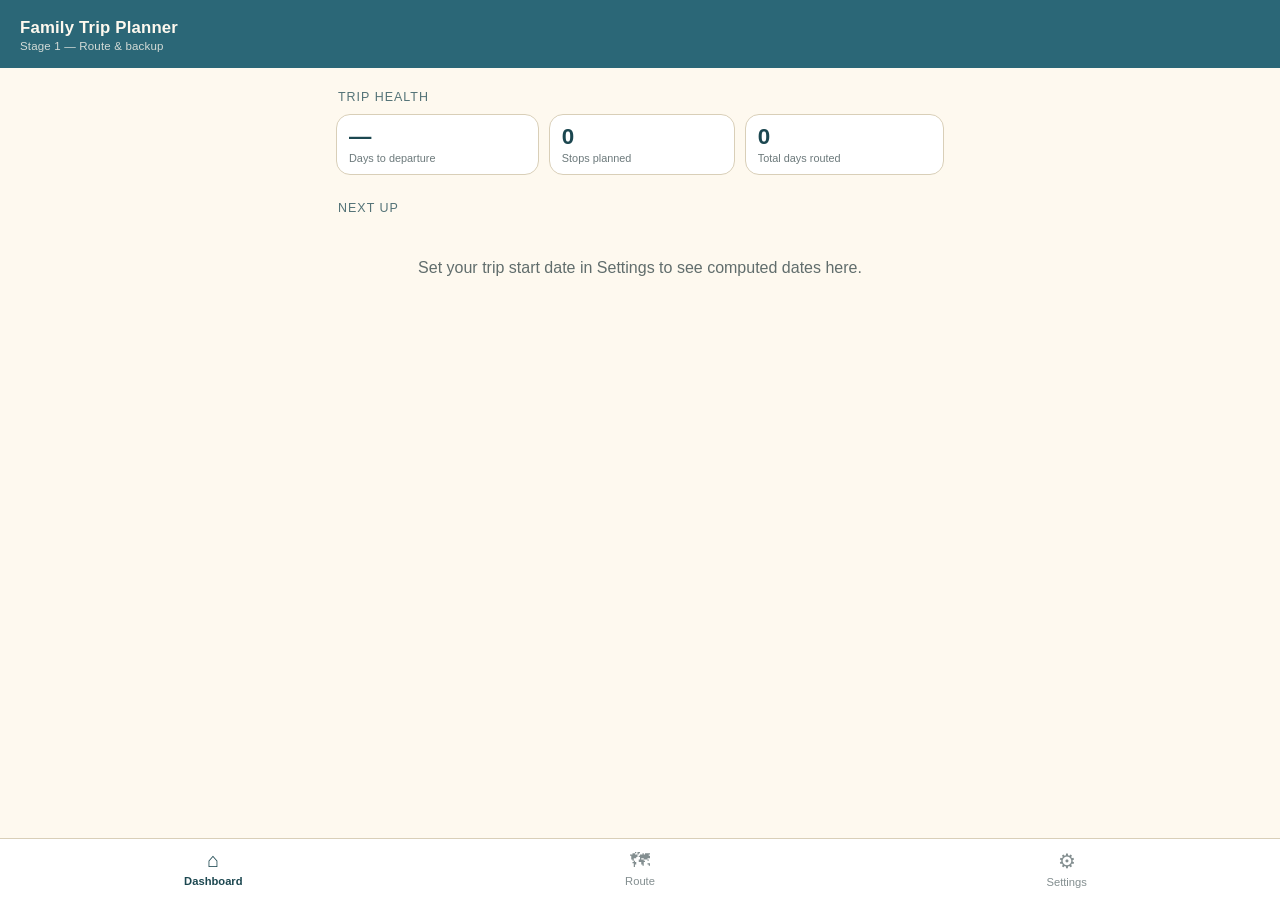
==== index.html @ 18884be0 "Add files via upload" ====
<!DOCTYPE html>
<html lang="en">
<head>
<meta charset="UTF-8" />
<meta name="viewport" content="width=device-width, initial-scale=1, viewport-fit=cover" />
<title>Family Trip Planner</title>
<link rel="manifest" href="./manifest.json" />
<meta name="theme-color" content="#2b6777" />
<link rel="apple-touch-icon" href="./icon-192.png" />
<link rel="stylesheet" href="./style.css" />
</head>
<body>

<header class="topbar">
  <div class="brand">Family Trip Planner<small>Stage 1 — Route &amp; backup</small></div>
</header>

<main id="main"></main>

<div class="toast" id="toast"></div>

<nav class="bottom-nav">
  <button data-view="dashboard" class="active">
    <span class="glyph">⌂</span><span>Dashboard</span>
  </button>
  <button data-view="route">
    <span class="glyph">🗺</span><span>Route</span>
  </button>
  <button data-view="settings">
    <span class="glyph">⚙</span><span>Settings</span>
  </button>
</nav>

<script src="./app.js"></script>
</body>
</html>
---- style.css ----
:root {
  --ink: #1f3336;
  --paper: #fef9ef;
  --teal: #2b6777;
  --teal-dark: #1c4750;
  --sage: #52ab98;
  --sand: #e8ddc7;
  --amber: #c98a3e;
  --red: #b8503f;
  --line: #d9cfb8;
  --radius: 14px;
}

* { box-sizing: border-box; }

html, body {
  margin: 0;
  padding: 0;
  background: var(--paper);
  color: var(--ink);
  font-family: -apple-system, BlinkMacSystemFont, "Segoe UI", Roboto, sans-serif;
  -webkit-tap-highlight-color: transparent;
}

body {
  padding-bottom: 76px; /* room for bottom nav */
  min-height: 100vh;
}

header.topbar {
  position: sticky;
  top: 0;
  z-index: 5;
  background: var(--teal);
  color: var(--paper);
  padding: 18px 20px 16px;
  display: flex;
  align-items: baseline;
  justify-content: space-between;
}

header.topbar .brand {
  font-size: 1.05rem;
  font-weight: 700;
  letter-spacing: 0.01em;
}

header.topbar .brand small {
  display: block;
  font-weight: 400;
  font-size: 0.72rem;
  opacity: 0.8;
  margin-top: 2px;
}

main {
  padding: 18px 16px 8px;
  max-width: 640px;
  margin: 0 auto;
}

.section-title {
  font-size: 0.78rem;
  text-transform: uppercase;
  letter-spacing: 0.08em;
  color: var(--teal-dark);
  opacity: 0.75;
  margin: 22px 2px 10px;
}

.section-title:first-child { margin-top: 4px; }

.card {
  background: #fff;
  border: 1px solid var(--line);
  border-radius: var(--radius);
  padding: 14px 16px;
  margin-bottom: 10px;
}

.stat-row {
  display: flex;
  gap: 10px;
  overflow-x: auto;
  padding-bottom: 4px;
}

.stat-chip {
  flex: 1 0 auto;
  min-width: 96px;
  background: #fff;
  border: 1px solid var(--line);
  border-radius: var(--radius);
  padding: 10px 12px;
  text-align: left;
}

.stat-chip .num {
  font-size: 1.4rem;
  font-weight: 700;
  color: var(--teal-dark);
  line-height: 1.1;
}

.stat-chip .label {
  font-size: 0.68rem;
  color: var(--ink);
  opacity: 0.65;
  margin-top: 2px;
}

.stat-chip.warn .num { color: var(--amber); }
.stat-chip.danger .num { color: var(--red); }

.stop-card {
  display: flex;
  align-items: center;
  gap: 10px;
}

.stop-card .stop-main { flex: 1; min-width: 0; }

.stop-card .country {
  font-weight: 700;
  font-size: 1rem;
}

.stop-card .dates {
  font-size: 0.8rem;
  color: var(--ink);
  opacity: 0.65;
  margin-top: 2px;
}

.stop-card .reorder-btns {
  display: flex;
  flex-direction: column;
  gap: 2px;
}

.icon-btn {
  border: none;
  background: var(--sand);
  color: var(--teal-dark);
  border-radius: 8px;
  width: 30px;
  height: 26px;
  font-size: 0.85rem;
  line-height: 1;
  cursor: pointer;
}

.icon-btn:active { background: var(--sage); color: #fff; }

.stop-card .actions {
  display: flex;
  gap: 6px;
}

.btn {
  display: inline-block;
  border: none;
  border-radius: 10px;
  padding: 10px 14px;
  font-size: 0.88rem;
  font-weight: 600;
  cursor: pointer;
}

.btn-primary { background: var(--teal); color: #fff; }
.btn-secondary { background: var(--sand); color: var(--teal-dark); }
.btn-danger { background: #f4e2dd; color: var(--red); }
.btn-block { width: 100%; }

.btn:active { opacity: 0.85; }

.empty-state {
  text-align: center;
  padding: 34px 16px;
  color: var(--ink);
  opacity: 0.7;
}

.empty-state .btn { margin-top: 14px; }

form.inline-form {
  background: #fff;
  border: 1px solid var(--line);
  border-radius: var(--radius);
  padding: 14px 16px;
  margin-bottom: 14px;
}

form.inline-form label {
  display: block;
  font-size: 0.75rem;
  opacity: 0.7;
  margin: 10px 0 4px;
}

form.inline-form label:first-of-type { margin-top: 0; }

input, select {
  width: 100%;
  padding: 10px 12px;
  border: 1px solid var(--line);
  border-radius: 10px;
  font-size: 0.95rem;
  background: var(--paper);
  color: var(--ink);
}

.form-row { display: flex; gap: 8px; }
.form-row > * { flex: 1; }

.form-actions {
  display: flex;
  gap: 8px;
  margin-top: 14px;
}

nav.bottom-nav {
  position: fixed;
  bottom: 0;
  left: 0;
  right: 0;
  display: flex;
  background: #fff;
  border-top: 1px solid var(--line);
  z-index: 5;
}

nav.bottom-nav button {
  flex: 1;
  border: none;
  background: none;
  padding: 10px 4px 12px;
  font-size: 0.7rem;
  color: var(--ink);
  opacity: 0.55;
  display: flex;
  flex-direction: column;
  align-items: center;
  gap: 3px;
  cursor: pointer;
}

nav.bottom-nav button .glyph { font-size: 1.25rem; }

nav.bottom-nav button.active {
  opacity: 1;
  color: var(--teal-dark);
  font-weight: 700;
}

.settings-block {
  background: #fff;
  border: 1px solid var(--line);
  border-radius: var(--radius);
  padding: 14px 16px;
  margin-bottom: 14px;
}

.settings-block h3 {
  margin: 0 0 6px;
  font-size: 0.92rem;
}

.settings-block p.hint {
  font-size: 0.78rem;
  opacity: 0.65;
  margin: 4px 0 12px;
}

.toast {
  position: fixed;
  bottom: 84px;
  left: 50%;
  transform: translateX(-50%);
  background: var(--teal-dark);
  color: #fff;
  padding: 10px 18px;
  border-radius: 999px;
  font-size: 0.85rem;
  opacity: 0;
  pointer-events: none;
  transition: opacity 0.2s ease;
  z-index: 20;
  white-space: nowrap;
}

.toast.show { opacity: 1; }

.hidden { display: none !important; }
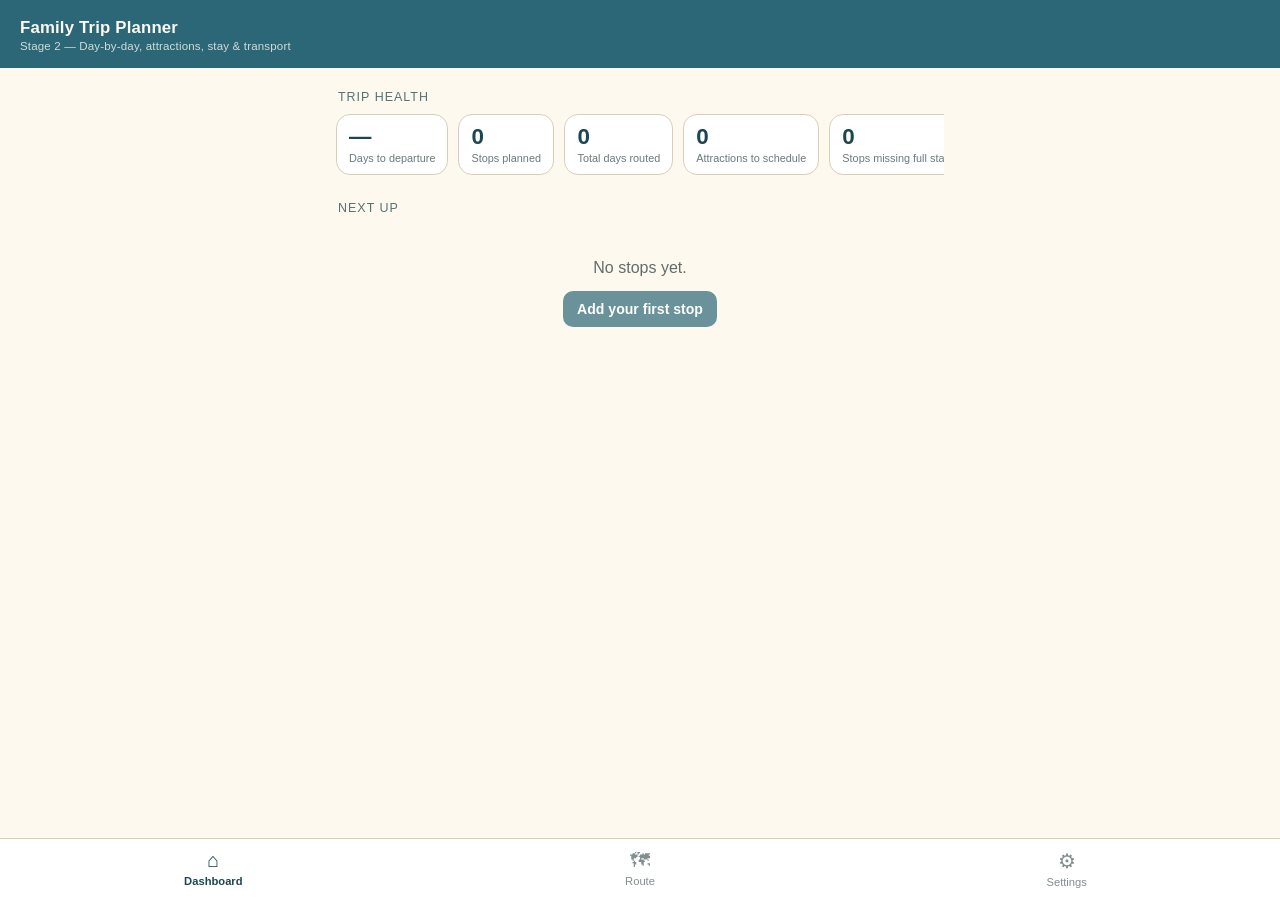
==== commit 611d253e: "Add files via upload" ====
--- a/index.html
+++ b/index.html
@@ -12,7 +12,7 @@
 <body>
 
 <header class="topbar">
-  <div class="brand">Family Trip Planner<small>Stage 1 — Route &amp; backup</small></div>
+  <div class="brand">Family Trip Planner<small>Stage 2 — Day-by-day, attractions, stay &amp; transport</small></div>
 </header>
 
 <main id="main"></main>
--- a/style.css
+++ b/style.css
@@ -292,3 +292,139 @@
 .toast.show { opacity: 1; }
 
 .hidden { display: none !important; }
+
+/* ---- Stage 2 additions ---- */
+
+.stop-card { cursor: pointer; }
+.stop-main .country { display: flex; align-items: center; gap: 6px; }
+.chevron { color: var(--teal); opacity: 0.5; font-size: 1.2rem; padding-left: 6px; }
+
+.btn-back {
+  border: none;
+  background: none;
+  color: var(--teal-dark);
+  font-weight: 600;
+  font-size: 0.9rem;
+  padding: 4px 0 10px;
+  cursor: pointer;
+}
+
+.stop-header { margin-bottom: 12px; }
+.stop-header .country { font-size: 1.3rem; font-weight: 700; }
+.stop-header .dates { font-size: 0.85rem; opacity: 0.65; margin-top: 2px; }
+.map-link {
+  display: inline-block;
+  font-size: 0.8rem;
+  color: var(--teal);
+  margin-top: 4px;
+  text-decoration: none;
+  border-bottom: 1px dashed var(--teal);
+}
+
+.stop-tabs {
+  display: flex;
+  overflow-x: auto;
+  gap: 6px;
+  margin-bottom: 14px;
+  padding-bottom: 4px;
+}
+
+.stop-tab {
+  flex: 0 0 auto;
+  border: 1px solid var(--line);
+  background: #fff;
+  color: var(--ink);
+  opacity: 0.7;
+  border-radius: 999px;
+  padding: 7px 14px;
+  font-size: 0.82rem;
+  cursor: pointer;
+  white-space: nowrap;
+}
+
+.stop-tab.active {
+  background: var(--teal);
+  border-color: var(--teal);
+  color: #fff;
+  opacity: 1;
+  font-weight: 600;
+}
+
+.day-card { display: block; }
+.day-card-head {
+  display: flex;
+  justify-content: space-between;
+  align-items: flex-start;
+  gap: 10px;
+  margin-bottom: 8px;
+}
+.day-num { font-weight: 700; font-size: 0.95rem; }
+.day-card select.day-type-select {
+  width: auto;
+  max-width: 170px;
+  font-size: 0.78rem;
+  padding: 6px 8px;
+}
+.day-accom {
+  font-size: 0.82rem;
+  color: var(--teal-dark);
+  margin-bottom: 8px;
+}
+.hint-inline { opacity: 0.55; font-size: 0.82rem; }
+.hint { font-size: 0.8rem; opacity: 0.65; margin: 4px 0; }
+
+.day-activities {
+  display: flex;
+  flex-wrap: wrap;
+  gap: 6px;
+  margin-bottom: 8px;
+}
+
+.activity-chip {
+  background: var(--sand);
+  color: var(--teal-dark);
+  border-radius: 999px;
+  padding: 5px 10px;
+  font-size: 0.78rem;
+  display: flex;
+  align-items: center;
+  gap: 6px;
+}
+
+.chip-x {
+  border: none;
+  background: none;
+  color: var(--teal-dark);
+  opacity: 0.6;
+  cursor: pointer;
+  font-size: 0.8rem;
+  padding: 0;
+}
+
+.picker-box {
+  background: var(--paper);
+  border: 1px dashed var(--line);
+  border-radius: 10px;
+  padding: 10px;
+  margin-top: 8px;
+}
+.picker-box label { font-size: 0.72rem; opacity: 0.65; margin: 8px 0 4px; display: block; }
+.picker-box label:first-child { margin-top: 0; }
+.picker-box select { margin-bottom: 8px; }
+
+.attr-card, .stay-card { display: flex; align-items: flex-start; justify-content: space-between; gap: 10px; }
+.attr-main { flex: 1; min-width: 0; }
+.attr-name { font-weight: 700; font-size: 0.95rem; }
+.attr-status { font-size: 0.78rem; opacity: 0.6; margin-top: 2px; }
+
+textarea {
+  width: 100%;
+  padding: 10px 12px;
+  border: 1px solid var(--line);
+  border-radius: 10px;
+  font-size: 0.88rem;
+  background: var(--paper);
+  color: var(--ink);
+  font-family: inherit;
+  resize: vertical;
+}
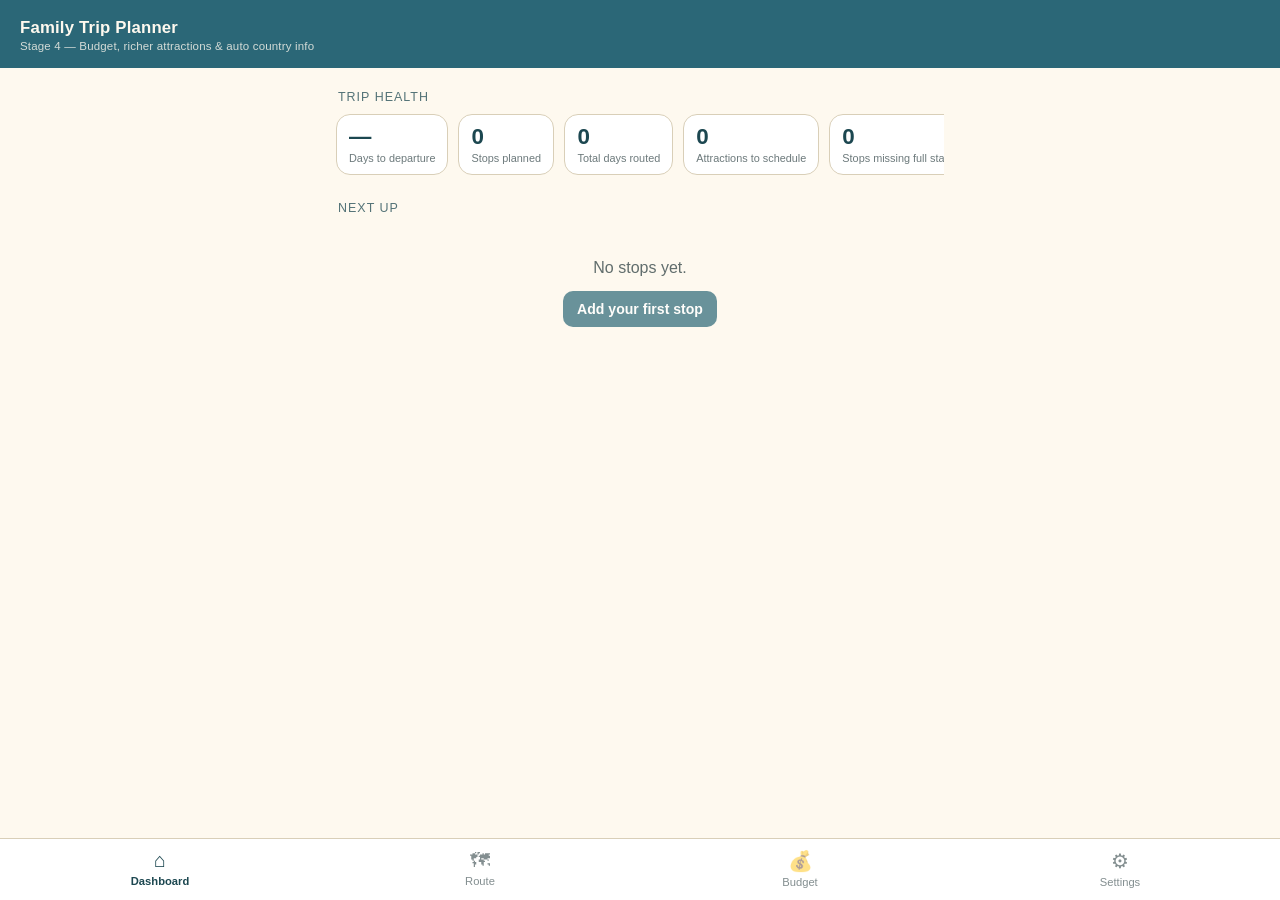
==== commit 0bfd1d02: "Add files via upload" ====
--- a/index.html
+++ b/index.html
@@ -12,7 +12,7 @@
 <body>
 
 <header class="topbar">
-  <div class="brand">Family Trip Planner<small>Stage 2 — Day-by-day, attractions, stay &amp; transport</small></div>
+  <div class="brand">Family Trip Planner<small>Stage 4 — Budget, richer attractions &amp; auto country info</small></div>
 </header>
 
 <main id="main"></main>
@@ -26,11 +26,16 @@
   <button data-view="route">
     <span class="glyph">🗺</span><span>Route</span>
   </button>
+  <button data-view="budget">
+    <span class="glyph">💰</span><span>Budget</span>
+  </button>
   <button data-view="settings">
     <span class="glyph">⚙</span><span>Settings</span>
   </button>
 </nav>
 
+<script src="./country-data.js"></script>
+<script src="./hebcal-bundle.js"></script>
 <script src="./app.js"></script>
 </body>
 </html>
--- a/style.css
+++ b/style.css
@@ -428,3 +428,109 @@
   font-family: inherit;
   resize: vertical;
 }
+
+/* ---- Stage 3: Shabbat / holiday calendar ---- */
+
+.day-restricted {
+  border-left: 4px solid var(--teal);
+  background: #f4faf9;
+}
+
+.cal-badges {
+  display: flex;
+  flex-wrap: wrap;
+  gap: 6px;
+  margin-bottom: 8px;
+}
+
+.cal-badge {
+  font-size: 0.72rem;
+  border-radius: 999px;
+  padding: 4px 10px;
+  font-weight: 600;
+}
+
+.cal-badge.shabbat {
+  background: #dcecea;
+  color: var(--teal-dark);
+}
+
+.cal-badge.chag {
+  background: #f4e2dd;
+  color: var(--red);
+}
+
+.cal-warning {
+  font-size: 0.78rem;
+  color: var(--red);
+  font-weight: 600;
+  margin: 4px 0;
+}
+
+/* ---- Stage 4: budget + richer attractions ---- */
+
+.attr-meta {
+  display: flex;
+  flex-wrap: wrap;
+  gap: 8px;
+  align-items: center;
+  margin: 4px 0;
+}
+
+.attr-tag {
+  font-size: 0.7rem;
+  background: var(--sand);
+  color: var(--teal-dark);
+  border-radius: 999px;
+  padding: 3px 9px;
+  font-weight: 600;
+}
+
+.budget-bar-track {
+  width: 100%;
+  height: 12px;
+  background: var(--sand);
+  border-radius: 999px;
+  overflow: hidden;
+}
+
+.budget-bar-fill {
+  height: 100%;
+  background: var(--sage);
+  border-radius: 999px;
+}
+
+.budget-bar-fill.over { background: var(--red); }
+
+.cat-row {
+  display: flex;
+  align-items: center;
+  gap: 10px;
+  padding: 6px 0;
+}
+
+.cat-label {
+  flex: 0 0 110px;
+  font-size: 0.8rem;
+}
+
+.cat-bar-track {
+  flex: 1;
+  height: 8px;
+  background: var(--sand);
+  border-radius: 999px;
+  overflow: hidden;
+}
+
+.cat-bar-fill {
+  height: 100%;
+  background: var(--teal);
+  border-radius: 999px;
+}
+
+.cat-amount {
+  flex: 0 0 60px;
+  text-align: right;
+  font-size: 0.8rem;
+  font-weight: 600;
+}
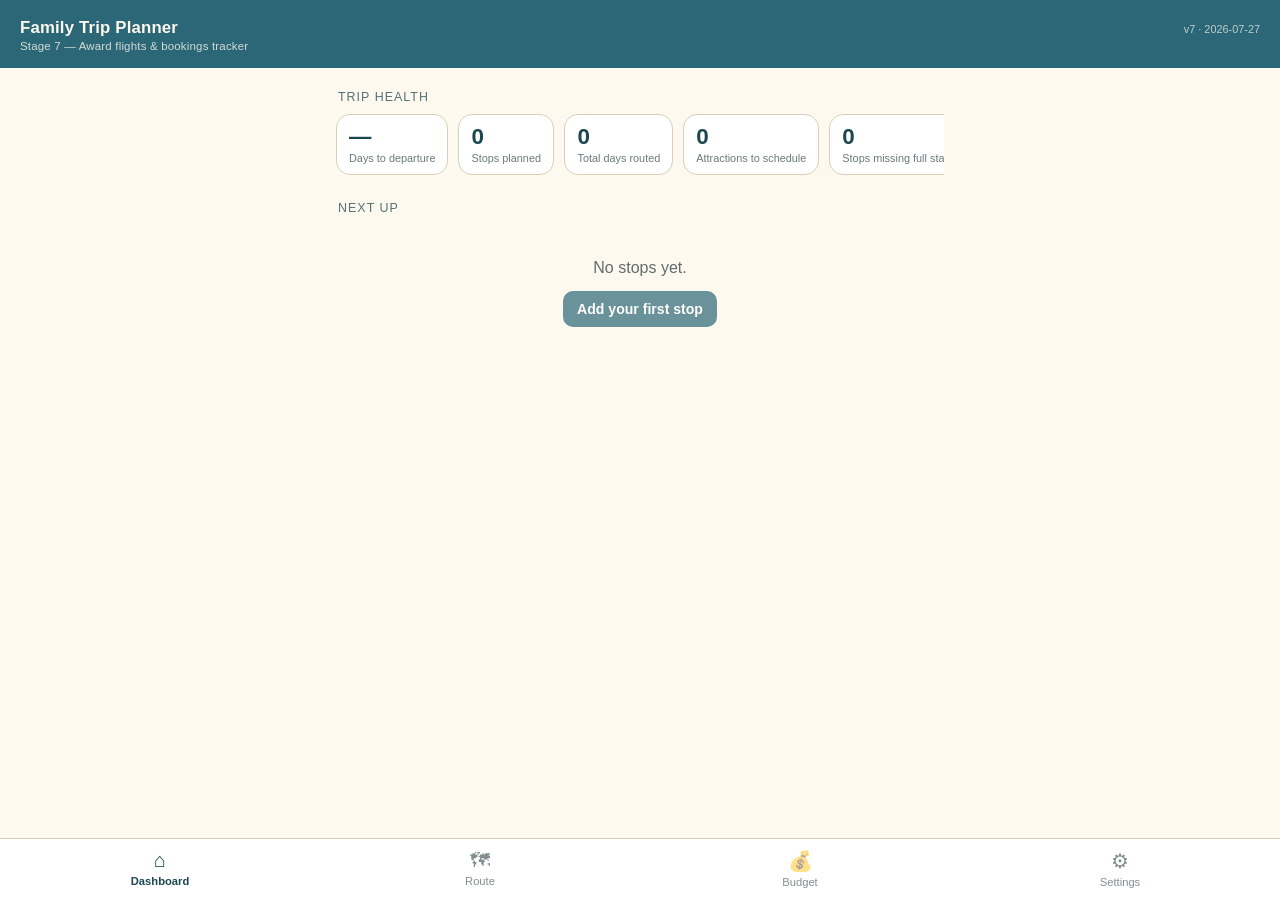
==== commit 9761f138: "Add files via upload" ====
--- a/index.html
+++ b/index.html
@@ -12,7 +12,8 @@
 <body>
 
 <header class="topbar">
-  <div class="brand">Family Trip Planner<small>Stage 4 — Budget, richer attractions &amp; auto country info</small></div>
+  <div class="brand">Family Trip Planner<small>Stage 7 — Award flights &amp; bookings tracker</small></div>
+  <div class="version-badge" id="version-badge"></div>
 </header>
 
 <main id="main"></main>
--- a/style.css
+++ b/style.css
@@ -53,6 +53,13 @@
   margin-top: 2px;
 }
 
+.version-badge {
+  font-size: 0.68rem;
+  opacity: 0.7;
+  white-space: nowrap;
+  padding-left: 8px;
+}
+
 main {
   padding: 18px 16px 8px;
   max-width: 640px;
@@ -534,3 +541,88 @@
   font-size: 0.8rem;
   font-weight: 600;
 }
+
+/* ---- Stage 5: hour-by-hour schedule, live maps, geocoding ---- */
+
+.btn-expand-toggle {
+  border: none;
+  background: none;
+  color: var(--teal);
+  font-size: 0.8rem;
+  font-weight: 600;
+  padding: 8px 0 2px;
+  cursor: pointer;
+  display: block;
+}
+
+.day-schedule {
+  margin-top: 6px;
+  padding-top: 8px;
+  border-top: 1px dashed var(--line);
+}
+
+.sched-row {
+  display: flex;
+  align-items: center;
+  gap: 8px;
+  padding: 6px 0;
+  border-bottom: 1px solid #f0ece0;
+  font-size: 0.82rem;
+}
+
+.sched-time {
+  flex: 0 0 92px;
+  font-weight: 700;
+  color: var(--teal-dark);
+}
+
+.sched-label { flex: 1; min-width: 0; }
+
+.sched-type {
+  background: var(--sand);
+  border-radius: 6px;
+  padding: 1px 6px;
+  font-size: 0.72rem;
+  font-weight: 600;
+  color: var(--teal-dark);
+}
+
+.loc-row {
+  display: flex;
+  align-items: center;
+  gap: 6px;
+  flex-wrap: wrap;
+}
+
+.geo-badge {
+  font-size: 0.68rem;
+  color: var(--sage);
+  font-weight: 600;
+}
+
+/* ---- Stage 7: award flights & bookings ---- */
+
+.deadline-badge {
+  font-size: 0.72rem;
+  background: var(--sand);
+  color: var(--teal-dark);
+  border-radius: 999px;
+  padding: 3px 9px;
+  font-weight: 600;
+}
+
+.deadline-badge.soon {
+  background: #fdecc8;
+  color: var(--amber);
+}
+
+.deadline-badge.expired {
+  background: #f4e2dd;
+  color: var(--red);
+}
+
+.attr-tag.status-researching { background: var(--sand); color: var(--teal-dark); }
+.attr-tag.status-shortlisted { background: #dcecea; color: var(--teal-dark); }
+.attr-tag.status-pending-decision { background: #fdecc8; color: var(--amber); }
+.attr-tag.status-booked { background: #d9efe4; color: var(--sage); }
+.attr-tag.status-cancelled { background: #f4e2dd; color: var(--red); }
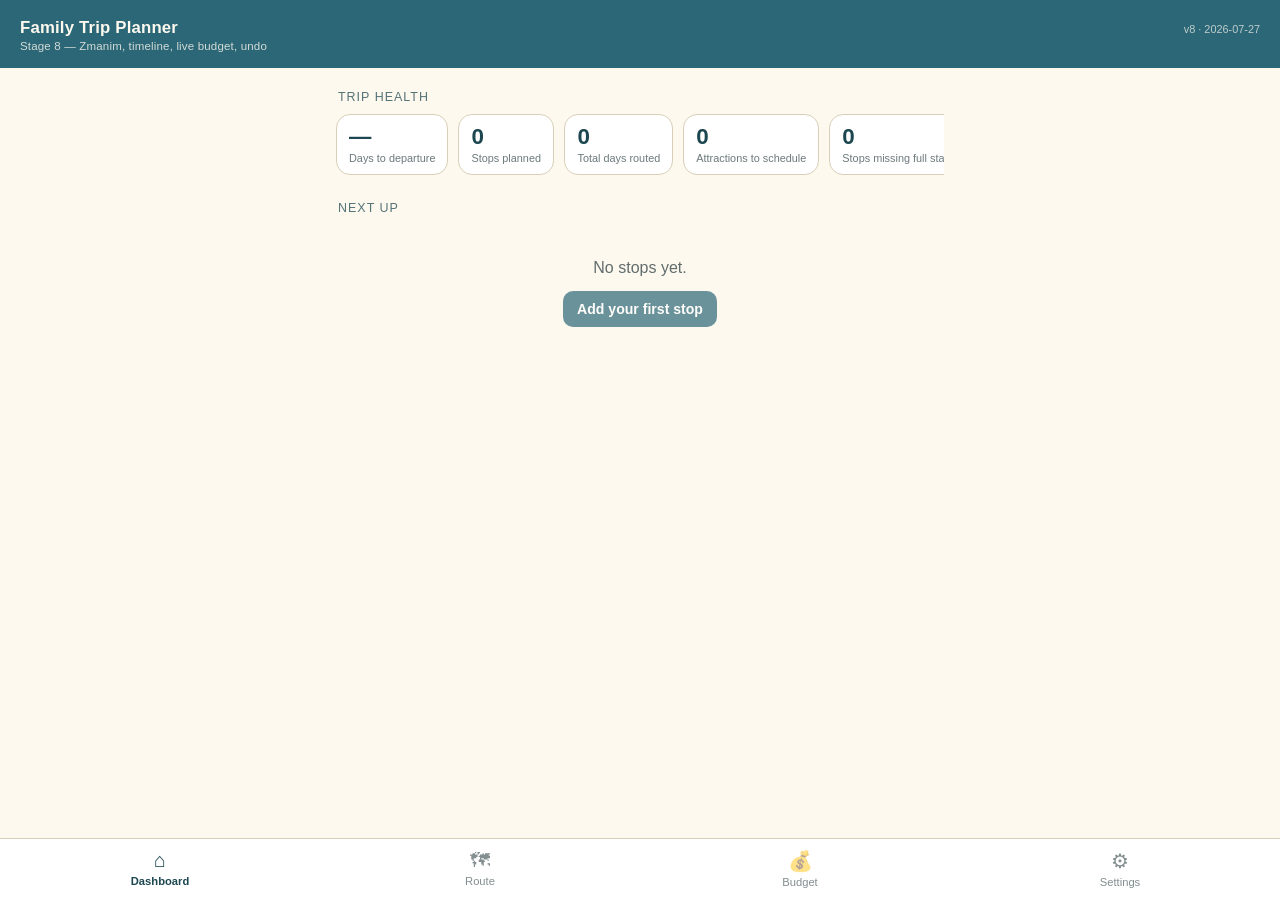
==== commit e0a7bd30: "Add files via upload" ====
--- a/index.html
+++ b/index.html
@@ -12,7 +12,7 @@
 <body>
 
 <header class="topbar">
-  <div class="brand">Family Trip Planner<small>Stage 7 — Award flights &amp; bookings tracker</small></div>
+  <div class="brand">Family Trip Planner<small>Stage 8 — Zmanim, timeline, live budget, undo</small></div>
   <div class="version-badge" id="version-badge"></div>
 </header>
 
--- a/style.css
+++ b/style.css
@@ -626,3 +626,179 @@
 .attr-tag.status-pending-decision { background: #fdecc8; color: var(--amber); }
 .attr-tag.status-booked { background: #d9efe4; color: var(--sage); }
 .attr-tag.status-cancelled { background: #f4e2dd; color: var(--red); }
+
+/* ================= Stage 8: timeline, zmanim, conflicts, cost ================= */
+
+/* --- Exact Shabbat / chag times --- */
+.zmanim-panel {
+  background: #eef6f5;
+  border: 1px solid #cfe3df;
+  border-radius: 10px;
+  padding: 10px 12px;
+  margin-bottom: 10px;
+}
+.zman-chag {
+  font-weight: 700;
+  font-size: 0.85rem;
+  color: var(--red);
+  margin-bottom: 6px;
+}
+.zman-row {
+  display: flex;
+  justify-content: space-between;
+  align-items: baseline;
+  font-size: 0.84rem;
+  padding: 2px 0;
+}
+.zman-label { color: var(--teal-dark); }
+.zman-time { font-weight: 700; font-variant-numeric: tabular-nums; }
+.zman-method {
+  font-size: 0.68rem;
+  opacity: 0.6;
+  margin-top: 6px;
+  line-height: 1.35;
+}
+
+/* --- Persistent conflicts --- */
+.conflict-list { margin-bottom: 10px; }
+.conflict-item {
+  font-size: 0.78rem;
+  border-radius: 8px;
+  padding: 6px 9px;
+  margin-bottom: 4px;
+  line-height: 1.35;
+}
+.conflict-item.high { background: #f8e5e0; color: var(--red); font-weight: 600; }
+.conflict-item.info { background: #fdf3dd; color: var(--amber); }
+
+/* --- Visual timeline --- */
+.view-toggle { display: flex; gap: 6px; margin-bottom: 10px; }
+.view-toggle-btn {
+  border: 1px solid var(--line);
+  background: #fff;
+  border-radius: 999px;
+  padding: 5px 12px;
+  font-size: 0.76rem;
+  cursor: pointer;
+  color: var(--ink);
+  opacity: 0.65;
+}
+.view-toggle-btn.active {
+  background: var(--teal); border-color: var(--teal); color: #fff; opacity: 1; font-weight: 600;
+}
+
+.timeline {
+  position: relative;
+  margin: 6px 0 4px 52px;
+  border-left: 2px solid var(--line);
+}
+.tl-gridline {
+  position: absolute; left: 0; right: 0;
+  border-top: 1px dashed #e6dfcd;
+}
+.tl-hour {
+  position: absolute; left: -52px; top: -8px;
+  font-size: 0.66rem; opacity: 0.55;
+  font-variant-numeric: tabular-nums;
+}
+.tl-shabbat-shade {
+  position: absolute; left: 0; right: 0;
+  background: repeating-linear-gradient(45deg, rgba(43,103,119,.07), rgba(43,103,119,.07) 6px, transparent 6px, transparent 12px);
+  pointer-events: none;
+}
+.tl-shabbat-line {
+  position: absolute; left: 0; right: 0;
+  border-top: 2px solid var(--teal);
+  pointer-events: none;
+}
+.tl-shabbat-line span {
+  position: absolute; right: 2px; top: -9px;
+  background: var(--teal); color: #fff;
+  font-size: 0.62rem; font-weight: 700;
+  padding: 1px 6px; border-radius: 999px;
+  white-space: nowrap;
+}
+.tl-block {
+  position: absolute; left: 6px; right: 4px;
+  border-radius: 7px;
+  padding: 3px 22px 3px 7px;
+  overflow: hidden;
+  font-size: 0.74rem;
+  line-height: 1.25;
+  border-left: 3px solid rgba(0,0,0,.18);
+}
+.tl-block-inner { display: flex; flex-direction: column; gap: 1px; }
+.tl-block-time { font-weight: 700; font-variant-numeric: tabular-nums; font-size: 0.68rem; opacity: .8; }
+.tl-block-label { font-weight: 600; }
+.tl-block-del {
+  position: absolute; top: 2px; right: 3px;
+  border: none; background: transparent; cursor: pointer;
+  font-size: 0.7rem; opacity: 0.45; padding: 2px;
+}
+.tl-block-del:active { opacity: 1; }
+
+.blk-work       { background: #dbe7ef; }
+.blk-meal       { background: #fae3cd; }
+.blk-sleep      { background: #e4dced; }
+.blk-travel     { background: #d5e8e3; }
+.blk-attraction { background: #d9ecd2; }
+.blk-free       { background: #f0ece0; }
+.blk-other      { background: #e9e6de; }
+
+.tl-legend {
+  display: flex; flex-wrap: wrap; align-items: center; gap: 5px;
+  font-size: 0.66rem; opacity: 0.7; margin: 8px 0 2px;
+}
+.tl-key {
+  display: inline-block; width: 10px; height: 10px;
+  border-radius: 3px; margin-left: 6px;
+}
+.tl-legend .tl-key:first-child { margin-left: 0; }
+
+/* --- Cost fieldset --- */
+.cost-fieldset {
+  border: 1px dashed var(--line);
+  border-radius: 10px;
+  padding: 10px 12px;
+  margin: 12px 0;
+  background: #fdfbf5;
+}
+.cost-legend {
+  font-size: 0.72rem;
+  font-weight: 700;
+  color: var(--teal-dark);
+  opacity: 0.8;
+  margin-bottom: 6px;
+}
+
+/* --- Budget summary grid --- */
+.budget-summary {
+  display: grid;
+  grid-template-columns: repeat(auto-fit, minmax(88px, 1fr));
+  gap: 8px;
+  margin-bottom: 12px;
+}
+.bs-cell {
+  background: #fff;
+  border: 1px solid var(--line);
+  border-radius: 10px;
+  padding: 10px 8px;
+  text-align: center;
+}
+.bs-num { font-size: 1.05rem; font-weight: 700; color: var(--teal-dark); }
+.bs-label { font-size: 0.63rem; opacity: 0.65; margin-top: 2px; line-height: 1.25; }
+
+.auto-cost-row { padding: 10px 12px; }
+
+/* --- Toast undo --- */
+.toast-undo {
+  background: transparent;
+  border: 1px solid rgba(255,255,255,.55);
+  color: #fff;
+  border-radius: 999px;
+  padding: 2px 10px;
+  margin-left: 8px;
+  font-size: 0.76rem;
+  font-weight: 700;
+  cursor: pointer;
+}
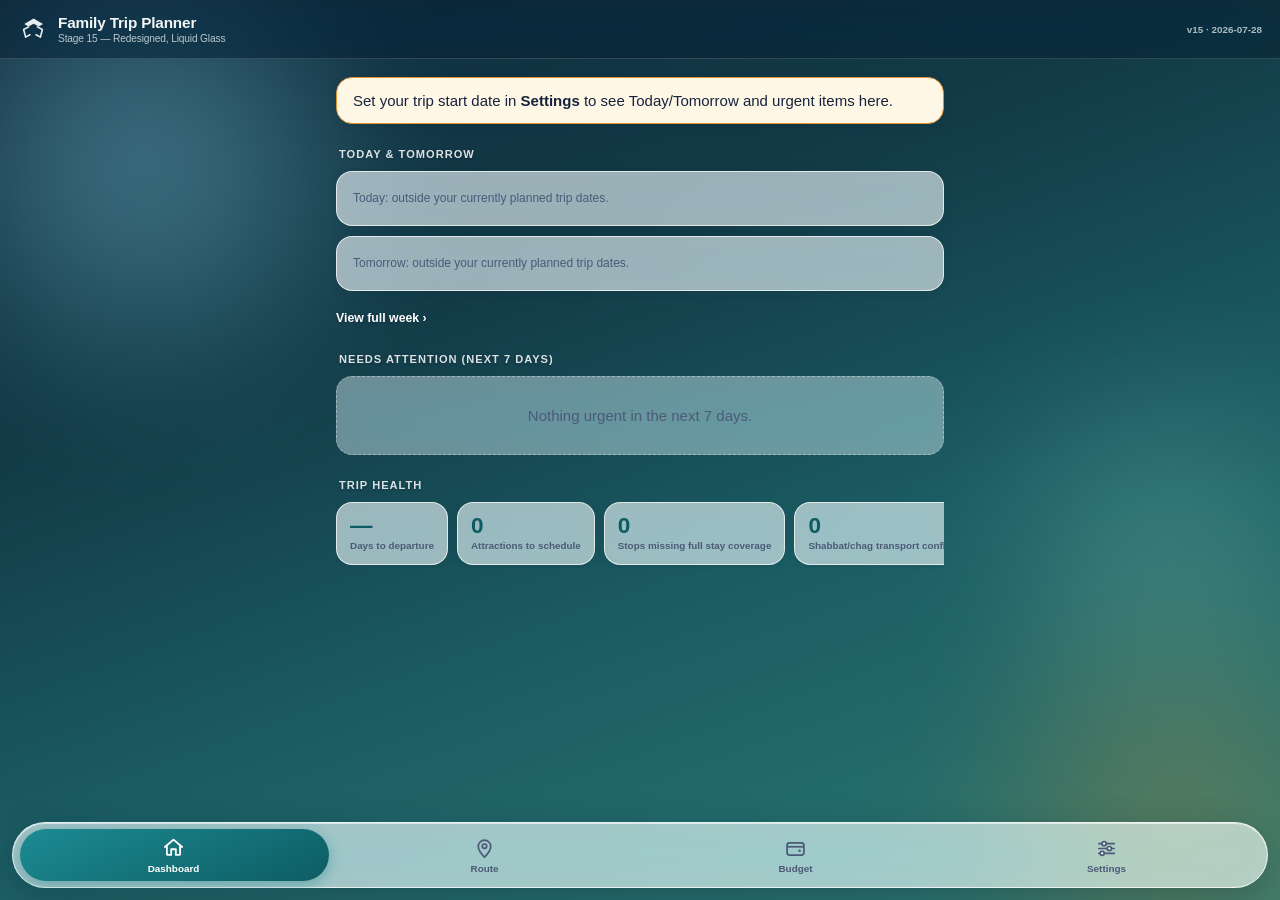
==== commit 652a5c2b: "Add files via upload" ====
--- a/index.html
+++ b/index.html
@@ -5,14 +5,27 @@
 <meta name="viewport" content="width=device-width, initial-scale=1, viewport-fit=cover" />
 <title>Family Trip Planner</title>
 <link rel="manifest" href="./manifest.json" />
-<meta name="theme-color" content="#2b6777" />
+<meta name="theme-color" content="#16233E" />
 <link rel="apple-touch-icon" href="./icon-192.png" />
 <link rel="stylesheet" href="./style.css" />
 </head>
 <body>
 
+<div class="ambient-bg" aria-hidden="true">
+  <div class="ambient-blob blob-a"></div>
+  <div class="ambient-blob blob-b"></div>
+  <div class="ambient-blob blob-c"></div>
+</div>
+
 <header class="topbar">
-  <div class="brand">Family Trip Planner<small>Stage 8 — Zmanim, timeline, live budget, undo</small></div>
+  <div class="brand-mark" aria-hidden="true">
+    <svg viewBox="0 0 24 24" fill="none" xmlns="http://www.w3.org/2000/svg">
+      <path d="M12.5 3.5 20 8l-3.3 2-4.2-2.3-4.2 2.3L5 8l7.5-4.5Z" fill="currentColor"/>
+      <path d="M8.5 10.3 4.5 12.4l1.6 6.1 3.4-1.9" stroke="currentColor" stroke-width="1.3" fill="none" stroke-linecap="round" stroke-linejoin="round"/>
+      <path d="M15.5 10.3 19.5 12.4l-1.6 6.1-3.4-1.9" stroke="currentColor" stroke-width="1.3" fill="none" stroke-linecap="round" stroke-linejoin="round"/>
+    </svg>
+  </div>
+  <div class="brand">Family Trip Planner<small>Stage 15 — Redesigned, Liquid Glass</small></div>
   <div class="version-badge" id="version-badge"></div>
 </header>
 
@@ -21,17 +34,47 @@
 <div class="toast" id="toast"></div>
 
 <nav class="bottom-nav">
+  <div class="nav-indicator" id="nav-indicator" aria-hidden="true"></div>
   <button data-view="dashboard" class="active">
-    <span class="glyph">⌂</span><span>Dashboard</span>
+    <span class="glyph" aria-hidden="true">
+      <svg viewBox="0 0 24 24" fill="none" xmlns="http://www.w3.org/2000/svg">
+        <path d="M3.5 11.5 12 4.2l8.5 7.3" stroke="currentColor" stroke-width="1.8" stroke-linecap="round" stroke-linejoin="round"/>
+        <path d="M5.5 10v8.3a1 1 0 0 0 1 1H9.7v-5.6h4.6v5.6h3.2a1 1 0 0 0 1-1V10" stroke="currentColor" stroke-width="1.8" stroke-linecap="round" stroke-linejoin="round"/>
+      </svg>
+    </span>
+    <span>Dashboard</span>
   </button>
   <button data-view="route">
-    <span class="glyph">🗺</span><span>Route</span>
+    <span class="glyph" aria-hidden="true">
+      <svg viewBox="0 0 24 24" fill="none" xmlns="http://www.w3.org/2000/svg">
+        <path d="M12 21s6.5-6.7 6.5-11.2A6.5 6.5 0 0 0 5.5 9.8C5.5 14.3 12 21 12 21Z" stroke="currentColor" stroke-width="1.8" stroke-linejoin="round"/>
+        <circle cx="12" cy="9.6" r="2.3" stroke="currentColor" stroke-width="1.8"/>
+      </svg>
+    </span>
+    <span>Route</span>
   </button>
   <button data-view="budget">
-    <span class="glyph">💰</span><span>Budget</span>
+    <span class="glyph" aria-hidden="true">
+      <svg viewBox="0 0 24 24" fill="none" xmlns="http://www.w3.org/2000/svg">
+        <rect x="3.2" y="6.2" width="17.6" height="12.6" rx="2.6" stroke="currentColor" stroke-width="1.8"/>
+        <path d="M3.2 10.2h17.6" stroke="currentColor" stroke-width="1.8"/>
+        <circle cx="16.3" cy="14.3" r="1.3" fill="currentColor"/>
+      </svg>
+    </span>
+    <span>Budget</span>
   </button>
   <button data-view="settings">
-    <span class="glyph">⚙</span><span>Settings</span>
+    <span class="glyph" aria-hidden="true">
+      <svg viewBox="0 0 24 24" fill="none" xmlns="http://www.w3.org/2000/svg">
+        <line x1="4" y1="7" x2="20" y2="7" stroke="currentColor" stroke-width="1.8" stroke-linecap="round"/>
+        <circle cx="9.5" cy="7" r="2.1" fill="var(--nav-glyph-bg,#fff)" stroke="currentColor" stroke-width="1.8"/>
+        <line x1="4" y1="12" x2="20" y2="12" stroke="currentColor" stroke-width="1.8" stroke-linecap="round"/>
+        <circle cx="15" cy="12" r="2.1" fill="var(--nav-glyph-bg,#fff)" stroke="currentColor" stroke-width="1.8"/>
+        <line x1="4" y1="17" x2="20" y2="17" stroke="currentColor" stroke-width="1.8" stroke-linecap="round"/>
+        <circle cx="7.5" cy="17" r="2.1" fill="var(--nav-glyph-bg,#fff)" stroke="currentColor" stroke-width="1.8"/>
+      </svg>
+    </span>
+    <span>Settings</span>
   </button>
 </nav>
 
--- a/style.css
+++ b/style.css
@@ -1,64 +1,157 @@
+/* ============================================================
+   Family Trip Planner — visual system
+   Direction: Apple-style "Liquid Glass" — translucent frosted
+   panels that catch and refract a soft, colorful ambient canvas
+   behind them. System font (the real SF Pro on iOS), continuous
+   rounded corners, one signature motion (the sliding nav pill),
+   everything else quiet and consistent.
+   ============================================================ */
+
 :root {
-  --ink: #1f3336;
-  --paper: #fef9ef;
-  --teal: #2b6777;
-  --teal-dark: #1c4750;
-  --sage: #52ab98;
-  --sand: #e8ddc7;
-  --amber: #c98a3e;
-  --red: #b8503f;
-  --line: #d9cfb8;
-  --radius: 14px;
-}
-
-* { box-sizing: border-box; }
+  /* ---- Core palette ---- */
+  --ink: #16233E;           /* primary text — deep indigo-navy, matches app icon */
+  --ink-soft: #4C5A78;      /* secondary text */
+  --ink-faint: #7C879E;     /* tertiary / placeholder text */
+
+  --teal: #157A82;          /* primary accent — buttons, links, active states */
+  --teal-deep: #0E5C63;     /* pressed/darker teal */
+  --indigo: #16233E;        /* deep anchor hue for gradients + dark surfaces */
+  --amber: #E0932F;         /* warm accent — priority, warnings, Shabbat */
+  --coral: #D9694F;         /* soft "danger" — warmer than pure red */
+  --sage: #3FA688;          /* success / banked / confirmed */
+  --sky: #6FB6C9;           /* secondary ambient hue */
+
+  /* ---- Glass surfaces ---- */
+  --glass: rgba(255, 255, 255, 0.60);
+  --glass-strong: rgba(255, 255, 255, 0.80);
+  --glass-soft: rgba(255, 255, 255, 0.40);
+  --glass-border: rgba(255, 255, 255, 0.70);
+  --glass-border-soft: rgba(255, 255, 255, 0.35);
+  --glass-shadow: 0 8px 32px rgba(22, 35, 62, 0.14), 0 1px 2px rgba(22, 35, 62, 0.06);
+  --glass-shadow-sm: 0 2px 10px rgba(22, 35, 62, 0.10);
+  --blur: blur(22px) saturate(165%);
+  --blur-sm: blur(14px) saturate(150%);
+
+  --radius-lg: 22px;
+  --radius-md: 16px;
+  --radius-sm: 11px;
+  --radius-pill: 999px;
+}
+
+* { box-sizing: border-box; -webkit-tap-highlight-color: transparent; }
 
 html, body {
   margin: 0;
   padding: 0;
-  background: var(--paper);
+  min-height: 100vh;
   color: var(--ink);
-  font-family: -apple-system, BlinkMacSystemFont, "Segoe UI", Roboto, sans-serif;
-  -webkit-tap-highlight-color: transparent;
+  font-family: -apple-system, BlinkMacSystemFont, "SF Pro Text", "Segoe UI", Roboto, sans-serif;
+  font-size: 15px;
+  -webkit-font-smoothing: antialiased;
 }
 
 body {
-  padding-bottom: 76px; /* room for bottom nav */
-  min-height: 100vh;
-}
+  padding-bottom: 92px;
+  position: relative;
+  background: #E8EEEF; /* fallback under the ambient layer */
+}
+
+/* ---- Ambient background canvas ----
+   Fixed, full-viewport, softly blurred color blobs. This is what the glass
+   panels are actually refracting — without it, "frosted glass" has nothing
+   colorful behind it to look like glass at all. */
+
+.ambient-bg {
+  position: fixed;
+  inset: 0;
+  z-index: -1;
+  overflow: hidden;
+  background: linear-gradient(160deg, #0F2A3D 0%, #123B47 34%, #1B5C63 62%, #2C7A72 100%);
+}
+
+.ambient-blob {
+  position: absolute;
+  border-radius: 50%;
+  filter: blur(60px);
+  opacity: 0.55;
+}
+
+.blob-a {
+  width: 60vh; height: 60vh;
+  top: -12vh; left: -14vh;
+  background: radial-gradient(circle, var(--sky), transparent 70%);
+}
+
+.blob-b {
+  width: 55vh; height: 55vh;
+  bottom: -18vh; right: -16vh;
+  background: radial-gradient(circle, var(--amber), transparent 70%);
+  opacity: 0.30;
+}
+
+.blob-c {
+  width: 46vh; height: 46vh;
+  top: 38vh; right: -10vh;
+  background: radial-gradient(circle, #8FD9C4, transparent 70%);
+  opacity: 0.28;
+}
+
+/* ============ Header ============ */
 
 header.topbar {
   position: sticky;
   top: 0;
-  z-index: 5;
-  background: var(--teal);
-  color: var(--paper);
-  padding: 18px 20px 16px;
+  z-index: 20;
   display: flex;
-  align-items: baseline;
-  justify-content: space-between;
-}
+  align-items: center;
+  gap: 10px;
+  padding: 14px 18px calc(14px + env(safe-area-inset-top, 0px));
+  padding-top: max(14px, env(safe-area-inset-top, 14px));
+  background: rgba(15, 32, 46, 0.55);
+  backdrop-filter: var(--blur);
+  -webkit-backdrop-filter: var(--blur);
+  border-bottom: 1px solid rgba(255, 255, 255, 0.14);
+  color: #F3F7F6;
+}
+
+.brand-mark {
+  flex: 0 0 auto;
+  width: 30px;
+  height: 30px;
+  color: #F3F7F6;
+  opacity: 0.95;
+}
+.brand-mark svg { width: 100%; height: 100%; }
 
 header.topbar .brand {
-  font-size: 1.05rem;
-  font-weight: 700;
-  letter-spacing: 0.01em;
+  font-size: 1.02rem;
+  font-weight: 700;
+  letter-spacing: -0.01em;
+  flex: 1;
+  min-width: 0;
 }
 
 header.topbar .brand small {
   display: block;
-  font-weight: 400;
-  font-size: 0.72rem;
-  opacity: 0.8;
-  margin-top: 2px;
+  font-weight: 500;
+  font-size: 0.68rem;
+  opacity: 0.75;
+  margin-top: 1px;
+  white-space: nowrap;
+  overflow: hidden;
+  text-overflow: ellipsis;
 }
 
 .version-badge {
-  font-size: 0.68rem;
+  font-size: 0.66rem;
+  font-weight: 600;
   opacity: 0.7;
   white-space: nowrap;
-  padding-left: 8px;
-}
+  padding-left: 4px;
+  flex: 0 0 auto;
+}
+
+/* ============ Main content ============ */
 
 main {
   padding: 18px 16px 8px;
@@ -67,711 +160,384 @@
 }
 
 .section-title {
-  font-size: 0.78rem;
+  font-size: 0.74rem;
+  font-weight: 700;
   text-transform: uppercase;
-  letter-spacing: 0.08em;
-  color: var(--teal-dark);
-  opacity: 0.75;
-  margin: 22px 2px 10px;
-}
-
-.section-title:first-child { margin-top: 4px; }
+  letter-spacing: 0.09em;
+  color: rgba(255, 255, 255, 0.85);
+  text-shadow: 0 1px 3px rgba(15, 32, 46, 0.4);
+  margin: 24px 3px 11px;
+}
+.section-title:first-child { margin-top: 2px; }
+
+/* ============ Glass card system ============
+   Every content panel in the app funnels through .card (plus a handful of
+   named variants below that extend it). One consistent treatment here
+   cascades polish through nearly every screen. */
 
 .card {
-  background: #fff;
-  border: 1px solid var(--line);
-  border-radius: var(--radius);
+  background: var(--glass);
+  backdrop-filter: var(--blur);
+  -webkit-backdrop-filter: var(--blur);
+  border: 1px solid var(--glass-border);
+  border-radius: var(--radius-md);
+  box-shadow: var(--glass-shadow-sm);
   padding: 14px 16px;
   margin-bottom: 10px;
-}
-
-.stat-row {
-  display: flex;
-  gap: 10px;
-  overflow-x: auto;
-  padding-bottom: 4px;
-}
-
-.stat-chip {
-  flex: 1 0 auto;
-  min-width: 96px;
-  background: #fff;
-  border: 1px solid var(--line);
-  border-radius: var(--radius);
-  padding: 10px 12px;
-  text-align: left;
-}
-
-.stat-chip .num {
-  font-size: 1.4rem;
-  font-weight: 700;
-  color: var(--teal-dark);
-  line-height: 1.1;
-}
-
-.stat-chip .label {
-  font-size: 0.68rem;
-  color: var(--ink);
-  opacity: 0.65;
-  margin-top: 2px;
-}
-
-.stat-chip.warn .num { color: var(--amber); }
-.stat-chip.danger .num { color: var(--red); }
-
-.stop-card {
+  animation: cardIn 0.32s cubic-bezier(0.22, 1, 0.36, 1) backwards;
+}
+
+/* Gentle staggered entrance for the first several cards on a screen —
+   the one ambient motion beyond the nav, kept subtle and quick. */
+main .card:nth-of-type(1) { animation-delay: 0.02s; }
+main .card:nth-of-type(2) { animation-delay: 0.05s; }
+main .card:nth-of-type(3) { animation-delay: 0.08s; }
+main .card:nth-of-type(4) { animation-delay: 0.11s; }
+main .card:nth-of-type(n+5) { animation-delay: 0.13s; }
+
+@keyframes cardIn {
+  from { opacity: 0; transform: translateY(8px) scale(0.99); }
+  to { opacity: 1; transform: translateY(0) scale(1); }
+}
+
+.stop-card, .today-card, .week-row, .urgent-row, .review-item, .auto-cost-row {
   display: flex;
   align-items: center;
   gap: 10px;
 }
 
-.stop-card .stop-main { flex: 1; min-width: 0; }
-
-.stop-card .country {
-  font-weight: 700;
-  font-size: 1rem;
-}
-
-.stop-card .dates {
-  font-size: 0.8rem;
-  color: var(--ink);
-  opacity: 0.65;
-  margin-top: 2px;
-}
-
-.stop-card .reorder-btns {
-  display: flex;
-  flex-direction: column;
-  gap: 2px;
-}
-
-.icon-btn {
-  border: none;
-  background: var(--sand);
-  color: var(--teal-dark);
-  border-radius: 8px;
-  width: 30px;
-  height: 26px;
-  font-size: 0.85rem;
-  line-height: 1;
-  cursor: pointer;
-}
-
-.icon-btn:active { background: var(--sage); color: #fff; }
-
-.stop-card .actions {
-  display: flex;
-  gap: 6px;
-}
+.stop-card, .week-row, .urgent-row, .today-card { cursor: pointer; }
+.stop-card:active, .week-row:active, .urgent-row:active, .today-card:active {
+  transform: scale(0.985);
+  transition: transform 0.12s ease;
+}
+
+.stop-main { flex: 1; min-width: 0; }
+.country { font-weight: 700; font-size: 1rem; letter-spacing: -0.01em; }
+.dates { font-size: 0.79rem; color: var(--ink-soft); margin-top: 2px; }
+.chevron { color: var(--teal); opacity: 0.55; font-size: 1.15rem; padding-left: 2px; flex: 0 0 auto; }
+
+.stop-header { margin-bottom: 12px; }
+.stop-header .country { font-size: 1.32rem; font-weight: 800; letter-spacing: -0.02em; color: #fff; text-shadow: 0 1px 4px rgba(15,32,46,0.35); }
+.stop-header .dates { font-size: 0.85rem; color: rgba(255,255,255,0.8); margin-top: 2px; }
+
+.hint { font-size: 0.8rem; color: var(--ink-soft); margin: 4px 0; line-height: 1.4; }
+.hint-inline { color: var(--ink-faint); font-size: 0.82rem; }
+
+.empty-state {
+  text-align: center;
+  padding: 30px 18px;
+  color: var(--ink-soft);
+  background: var(--glass-soft);
+  backdrop-filter: var(--blur-sm);
+  -webkit-backdrop-filter: var(--blur-sm);
+  border: 1px dashed var(--glass-border-soft);
+  border-radius: var(--radius-md);
+}
+.empty-state .btn { margin-top: 14px; }
+
+/* ============ Buttons ============ */
 
 .btn {
   display: inline-block;
   border: none;
-  border-radius: 10px;
-  padding: 10px 14px;
-  font-size: 0.88rem;
+  border-radius: var(--radius-pill);
+  padding: 11px 18px;
+  font-size: 0.87rem;
+  font-weight: 700;
+  letter-spacing: -0.005em;
+  cursor: pointer;
+  transition: transform 0.12s ease, box-shadow 0.12s ease, opacity 0.12s ease;
+  font-family: inherit;
+}
+.btn:active { transform: scale(0.96); }
+.btn-block { width: 100%; text-align: center; }
+
+.btn-primary {
+  background: linear-gradient(155deg, #1C8B93, var(--teal-deep));
+  color: #fff;
+  box-shadow: 0 4px 14px rgba(21, 122, 130, 0.35), inset 0 1px 0 rgba(255,255,255,0.25);
+}
+.btn-primary:active { box-shadow: 0 2px 8px rgba(21, 122, 130, 0.3); }
+
+.btn-secondary {
+  background: var(--glass-strong);
+  backdrop-filter: var(--blur-sm);
+  -webkit-backdrop-filter: var(--blur-sm);
+  color: var(--teal-deep);
+  border: 1px solid rgba(255,255,255,0.8);
+  box-shadow: var(--glass-shadow-sm);
+}
+
+.btn-danger { background: #F7E3DD; color: #B24C34; }
+
+.icon-btn {
+  border: none;
+  background: var(--glass-strong);
+  color: var(--teal-deep);
+  border-radius: var(--radius-sm);
+  width: 32px;
+  height: 30px;
+  font-size: 0.9rem;
+  line-height: 1;
+  cursor: pointer;
+  box-shadow: var(--glass-shadow-sm);
+  transition: transform 0.12s ease;
+}
+.icon-btn:active { transform: scale(0.9); background: var(--glass); }
+
+.actions { display: flex; gap: 6px; flex: 0 0 auto; }
+
+.btn-back {
+  border: none;
+  background: none;
+  color: rgba(255,255,255,0.92);
+  font-weight: 700;
+  font-size: 0.9rem;
+  padding: 2px 0 12px;
+  cursor: pointer;
+  text-shadow: 0 1px 3px rgba(15,32,46,0.3);
+}
+
+.btn-expand-toggle {
+  border: none;
+  background: none;
+  color: var(--teal-deep);
+  font-size: 0.8rem;
+  font-weight: 700;
+  padding: 10px 0 2px;
+  cursor: pointer;
+  display: block;
+}
+
+.btn-fullpage-link {
+  display: block;
+  width: 100%;
+  text-align: center;
+  border: none;
+  background: none;
+  color: var(--teal-deep);
+  font-size: 0.78rem;
+  font-weight: 700;
+  padding: 11px 0 2px;
+  cursor: pointer;
+}
+
+.week-link {
+  display: block;
+  text-align: center;
+  font-size: 0.82rem;
+  font-weight: 700;
+  color: #fff;
+  padding: 10px 0 4px;
+  cursor: pointer;
+  background: none;
+  border: none;
+  text-shadow: 0 1px 3px rgba(15,32,46,0.3);
+}
+
+.day-nav-btn {
+  border: 1px solid var(--glass-border);
+  background: var(--glass-strong);
+  backdrop-filter: var(--blur-sm);
+  width: 42px; height: 42px;
+  border-radius: 50%;
+  font-size: 1.2rem;
+  color: var(--teal-deep);
+  cursor: pointer;
+  box-shadow: var(--glass-shadow-sm);
+  transition: transform 0.12s ease;
+}
+.day-nav-btn:active { transform: scale(0.9); }
+
+.view-toggle { display: flex; gap: 6px; margin-bottom: 10px; }
+.view-toggle-btn {
+  border: 1px solid var(--glass-border-soft);
+  background: var(--glass-soft);
+  border-radius: var(--radius-pill);
+  padding: 6px 13px;
+  font-size: 0.76rem;
   font-weight: 600;
   cursor: pointer;
-}
-
-.btn-primary { background: var(--teal); color: #fff; }
-.btn-secondary { background: var(--sand); color: var(--teal-dark); }
-.btn-danger { background: #f4e2dd; color: var(--red); }
-.btn-block { width: 100%; }
-
-.btn:active { opacity: 0.85; }
-
-.empty-state {
-  text-align: center;
-  padding: 34px 16px;
-  color: var(--ink);
-  opacity: 0.7;
-}
-
-.empty-state .btn { margin-top: 14px; }
+  color: var(--ink-soft);
+  transition: all 0.15s ease;
+}
+.view-toggle-btn.active {
+  background: linear-gradient(155deg, #1C8B93, var(--teal-deep));
+  border-color: transparent;
+  color: #fff;
+  box-shadow: 0 3px 10px rgba(21,122,130,0.35);
+}
+
+/* ============ Forms ============ */
 
 form.inline-form {
-  background: #fff;
-  border: 1px solid var(--line);
-  border-radius: var(--radius);
-  padding: 14px 16px;
+  background: var(--glass-strong);
+  backdrop-filter: var(--blur-sm);
+  -webkit-backdrop-filter: var(--blur-sm);
+  border: 1px solid var(--glass-border);
+  border-radius: var(--radius-md);
+  padding: 15px 16px;
   margin-bottom: 14px;
+  box-shadow: var(--glass-shadow-sm);
+  animation: cardIn 0.28s ease backwards;
 }
 
 form.inline-form label {
   display: block;
-  font-size: 0.75rem;
-  opacity: 0.7;
-  margin: 10px 0 4px;
-}
-
+  font-size: 0.74rem;
+  font-weight: 600;
+  color: var(--ink-soft);
+  margin: 10px 0 5px;
+}
 form.inline-form label:first-of-type { margin-top: 0; }
 
-input, select {
+input, select, textarea {
   width: 100%;
-  padding: 10px 12px;
-  border: 1px solid var(--line);
-  border-radius: 10px;
-  font-size: 0.95rem;
-  background: var(--paper);
+  padding: 10px 13px;
+  border: 1px solid rgba(22,35,62,0.14);
+  border-radius: var(--radius-sm);
+  font-size: 0.92rem;
+  background: rgba(255,255,255,0.75);
   color: var(--ink);
+  font-family: inherit;
+  transition: border-color 0.15s ease, box-shadow 0.15s ease;
+}
+textarea { resize: vertical; }
+input[type="checkbox"] { width: auto; accent-color: var(--teal); }
+input:focus, select:focus, textarea:focus {
+  outline: none;
+  border-color: var(--teal);
+  box-shadow: 0 0 0 3px rgba(21,122,130,0.16);
 }
 
 .form-row { display: flex; gap: 8px; }
-.form-row > * { flex: 1; }
-
-.form-actions {
-  display: flex;
-  gap: 8px;
-  margin-top: 14px;
-}
+.form-row > * { flex: 1; min-width: 0; }
+
+.form-actions { display: flex; gap: 8px; margin-top: 14px; }
+
+.cost-fieldset {
+  border: 1px dashed rgba(22,35,62,0.16);
+  border-radius: var(--radius-sm);
+  padding: 11px 13px;
+  margin: 12px 0;
+  background: rgba(255,255,255,0.35);
+}
+.cost-legend {
+  font-size: 0.71rem;
+  font-weight: 700;
+  color: var(--teal-deep);
+  opacity: 0.85;
+  margin-bottom: 6px;
+}
+
+/* ============ Bottom navigation (signature element) ============ */
 
 nav.bottom-nav {
   position: fixed;
-  bottom: 0;
+  left: 12px;
+  right: 12px;
+  bottom: calc(12px + env(safe-area-inset-bottom, 0px));
+  display: flex;
+  background: rgba(255, 255, 255, 0.62);
+  backdrop-filter: var(--blur);
+  -webkit-backdrop-filter: var(--blur);
+  border: 1px solid rgba(255,255,255,0.75);
+  border-radius: var(--radius-pill);
+  box-shadow: 0 10px 34px rgba(15,32,46,0.28), inset 0 1px 0 rgba(255,255,255,0.6);
+  z-index: 30;
+  padding: 6px;
+  gap: 2px;
+}
+
+.nav-indicator {
+  position: absolute;
+  top: 6px;
   left: 0;
-  right: 0;
-  display: flex;
-  background: #fff;
-  border-top: 1px solid var(--line);
-  z-index: 5;
+  height: calc(100% - 12px);
+  background: linear-gradient(155deg, #1C8B93, var(--teal-deep));
+  border-radius: var(--radius-pill);
+  box-shadow: 0 4px 14px rgba(21,122,130,0.4);
+  transition: transform 0.38s cubic-bezier(0.22, 1, 0.36, 1), width 0.38s cubic-bezier(0.22, 1, 0.36, 1);
+  z-index: 0;
+  opacity: 0;
 }
 
 nav.bottom-nav button {
+  position: relative;
+  z-index: 1;
   flex: 1;
   border: none;
   background: none;
-  padding: 10px 4px 12px;
-  font-size: 0.7rem;
-  color: var(--ink);
-  opacity: 0.55;
+  padding: 8px 4px 7px;
+  font-size: 0.66rem;
+  font-weight: 600;
+  color: var(--ink-soft);
   display: flex;
   flex-direction: column;
   align-items: center;
   gap: 3px;
   cursor: pointer;
-}
-
-nav.bottom-nav button .glyph { font-size: 1.25rem; }
+  border-radius: var(--radius-pill);
+  transition: color 0.25s ease;
+}
+
+nav.bottom-nav button .glyph {
+  width: 23px;
+  height: 23px;
+  display: block;
+  transition: transform 0.25s cubic-bezier(0.22, 1, 0.36, 1);
+}
+nav.bottom-nav button .glyph svg { width: 100%; height: 100%; }
 
 nav.bottom-nav button.active {
-  opacity: 1;
-  color: var(--teal-dark);
-  font-weight: 700;
-}
-
-.settings-block {
-  background: #fff;
-  border: 1px solid var(--line);
-  border-radius: var(--radius);
-  padding: 14px 16px;
-  margin-bottom: 14px;
-}
-
-.settings-block h3 {
-  margin: 0 0 6px;
-  font-size: 0.92rem;
-}
-
-.settings-block p.hint {
-  font-size: 0.78rem;
-  opacity: 0.65;
-  margin: 4px 0 12px;
-}
-
-.toast {
-  position: fixed;
-  bottom: 84px;
-  left: 50%;
-  transform: translateX(-50%);
-  background: var(--teal-dark);
   color: #fff;
-  padding: 10px 18px;
-  border-radius: 999px;
-  font-size: 0.85rem;
-  opacity: 0;
-  pointer-events: none;
-  transition: opacity 0.2s ease;
-  z-index: 20;
-  white-space: nowrap;
-}
-
-.toast.show { opacity: 1; }
-
-.hidden { display: none !important; }
-
-/* ---- Stage 2 additions ---- */
-
-.stop-card { cursor: pointer; }
-.stop-main .country { display: flex; align-items: center; gap: 6px; }
-.chevron { color: var(--teal); opacity: 0.5; font-size: 1.2rem; padding-left: 6px; }
-
-.btn-back {
-  border: none;
-  background: none;
-  color: var(--teal-dark);
+}
+nav.bottom-nav button.active .glyph { transform: translateY(-1px) scale(1.06); }
+nav.bottom-nav button:active .glyph { transform: scale(0.88); }
+
+/* ============ Stats ============ */
+
+.stat-row {
+  display: flex;
+  gap: 9px;
+  overflow-x: auto;
+  padding-bottom: 4px;
+  scrollbar-width: none;
+}
+.stat-row::-webkit-scrollbar { display: none; }
+
+.stat-chip {
+  flex: 1 0 auto;
+  min-width: 98px;
+  background: var(--glass);
+  backdrop-filter: var(--blur-sm);
+  -webkit-backdrop-filter: var(--blur-sm);
+  border: 1px solid var(--glass-border);
+  border-radius: var(--radius-md);
+  padding: 11px 13px;
+  text-align: left;
+  box-shadow: var(--glass-shadow-sm);
+}
+
+.stat-chip .num {
+  font-size: 1.5rem;
+  font-weight: 800;
+  color: var(--teal-deep);
+  line-height: 1.05;
+  letter-spacing: -0.02em;
+  font-variant-numeric: tabular-nums;
+}
+.stat-chip .label {
+  font-size: 0.66rem;
+  color: var(--ink-soft);
+  margin-top: 3px;
   font-weight: 600;
-  font-size: 0.9rem;
-  padding: 4px 0 10px;
-  cursor: pointer;
-}
-
-.stop-header { margin-bottom: 12px; }
-.stop-header .country { font-size: 1.3rem; font-weight: 700; }
-.stop-header .dates { font-size: 0.85rem; opacity: 0.65; margin-top: 2px; }
-.map-link {
-  display: inline-block;
-  font-size: 0.8rem;
-  color: var(--teal);
-  margin-top: 4px;
-  text-decoration: none;
-  border-bottom: 1px dashed var(--teal);
-}
-
-.stop-tabs {
-  display: flex;
-  overflow-x: auto;
-  gap: 6px;
-  margin-bottom: 14px;
-  padding-bottom: 4px;
-}
-
-.stop-tab {
-  flex: 0 0 auto;
-  border: 1px solid var(--line);
-  background: #fff;
-  color: var(--ink);
-  opacity: 0.7;
-  border-radius: 999px;
-  padding: 7px 14px;
-  font-size: 0.82rem;
-  cursor: pointer;
-  white-space: nowrap;
-}
-
-.stop-tab.active {
-  background: var(--teal);
-  border-color: var(--teal);
-  color: #fff;
-  opacity: 1;
-  font-weight: 600;
-}
-
-.day-card { display: block; }
-.day-card-head {
-  display: flex;
-  justify-content: space-between;
-  align-items: flex-start;
-  gap: 10px;
-  margin-bottom: 8px;
-}
-.day-num { font-weight: 700; font-size: 0.95rem; }
-.day-card select.day-type-select {
-  width: auto;
-  max-width: 170px;
-  font-size: 0.78rem;
-  padding: 6px 8px;
-}
-.day-accom {
-  font-size: 0.82rem;
-  color: var(--teal-dark);
-  margin-bottom: 8px;
-}
-.hint-inline { opacity: 0.55; font-size: 0.82rem; }
-.hint { font-size: 0.8rem; opacity: 0.65; margin: 4px 0; }
-
-.day-activities {
-  display: flex;
-  flex-wrap: wrap;
-  gap: 6px;
-  margin-bottom: 8px;
-}
-
-.activity-chip {
-  background: var(--sand);
-  color: var(--teal-dark);
-  border-radius: 999px;
-  padding: 5px 10px;
-  font-size: 0.78rem;
-  display: flex;
-  align-items: center;
-  gap: 6px;
-}
-
-.chip-x {
-  border: none;
-  background: none;
-  color: var(--teal-dark);
-  opacity: 0.6;
-  cursor: pointer;
-  font-size: 0.8rem;
-  padding: 0;
-}
-
-.picker-box {
-  background: var(--paper);
-  border: 1px dashed var(--line);
-  border-radius: 10px;
-  padding: 10px;
-  margin-top: 8px;
-}
-.picker-box label { font-size: 0.72rem; opacity: 0.65; margin: 8px 0 4px; display: block; }
-.picker-box label:first-child { margin-top: 0; }
-.picker-box select { margin-bottom: 8px; }
-
-.attr-card, .stay-card { display: flex; align-items: flex-start; justify-content: space-between; gap: 10px; }
-.attr-main { flex: 1; min-width: 0; }
-.attr-name { font-weight: 700; font-size: 0.95rem; }
-.attr-status { font-size: 0.78rem; opacity: 0.6; margin-top: 2px; }
-
-textarea {
-  width: 100%;
-  padding: 10px 12px;
-  border: 1px solid var(--line);
-  border-radius: 10px;
-  font-size: 0.88rem;
-  background: var(--paper);
-  color: var(--ink);
-  font-family: inherit;
-  resize: vertical;
-}
-
-/* ---- Stage 3: Shabbat / holiday calendar ---- */
-
-.day-restricted {
-  border-left: 4px solid var(--teal);
-  background: #f4faf9;
-}
-
-.cal-badges {
-  display: flex;
-  flex-wrap: wrap;
-  gap: 6px;
-  margin-bottom: 8px;
-}
-
-.cal-badge {
-  font-size: 0.72rem;
-  border-radius: 999px;
-  padding: 4px 10px;
-  font-weight: 600;
-}
-
-.cal-badge.shabbat {
-  background: #dcecea;
-  color: var(--teal-dark);
-}
-
-.cal-badge.chag {
-  background: #f4e2dd;
-  color: var(--red);
-}
-
-.cal-warning {
-  font-size: 0.78rem;
-  color: var(--red);
-  font-weight: 600;
-  margin: 4px 0;
-}
-
-/* ---- Stage 4: budget + richer attractions ---- */
-
-.attr-meta {
-  display: flex;
-  flex-wrap: wrap;
-  gap: 8px;
-  align-items: center;
-  margin: 4px 0;
-}
-
-.attr-tag {
-  font-size: 0.7rem;
-  background: var(--sand);
-  color: var(--teal-dark);
-  border-radius: 999px;
-  padding: 3px 9px;
-  font-weight: 600;
-}
-
-.budget-bar-track {
-  width: 100%;
-  height: 12px;
-  background: var(--sand);
-  border-radius: 999px;
-  overflow: hidden;
-}
-
-.budget-bar-fill {
-  height: 100%;
-  background: var(--sage);
-  border-radius: 999px;
-}
-
-.budget-bar-fill.over { background: var(--red); }
-
-.cat-row {
-  display: flex;
-  align-items: center;
-  gap: 10px;
-  padding: 6px 0;
-}
-
-.cat-label {
-  flex: 0 0 110px;
-  font-size: 0.8rem;
-}
-
-.cat-bar-track {
-  flex: 1;
-  height: 8px;
-  background: var(--sand);
-  border-radius: 999px;
-  overflow: hidden;
-}
-
-.cat-bar-fill {
-  height: 100%;
-  background: var(--teal);
-  border-radius: 999px;
-}
-
-.cat-amount {
-  flex: 0 0 60px;
-  text-align: right;
-  font-size: 0.8rem;
-  font-weight: 600;
-}
-
-/* ---- Stage 5: hour-by-hour schedule, live maps, geocoding ---- */
-
-.btn-expand-toggle {
-  border: none;
-  background: none;
-  color: var(--teal);
-  font-size: 0.8rem;
-  font-weight: 600;
-  padding: 8px 0 2px;
-  cursor: pointer;
-  display: block;
-}
-
-.day-schedule {
-  margin-top: 6px;
-  padding-top: 8px;
-  border-top: 1px dashed var(--line);
-}
-
-.sched-row {
-  display: flex;
-  align-items: center;
-  gap: 8px;
-  padding: 6px 0;
-  border-bottom: 1px solid #f0ece0;
-  font-size: 0.82rem;
-}
-
-.sched-time {
-  flex: 0 0 92px;
-  font-weight: 700;
-  color: var(--teal-dark);
-}
-
-.sched-label { flex: 1; min-width: 0; }
-
-.sched-type {
-  background: var(--sand);
-  border-radius: 6px;
-  padding: 1px 6px;
-  font-size: 0.72rem;
-  font-weight: 600;
-  color: var(--teal-dark);
-}
-
-.loc-row {
-  display: flex;
-  align-items: center;
-  gap: 6px;
-  flex-wrap: wrap;
-}
-
-.geo-badge {
-  font-size: 0.68rem;
-  color: var(--sage);
-  font-weight: 600;
-}
-
-/* ---- Stage 7: award flights & bookings ---- */
-
-.deadline-badge {
-  font-size: 0.72rem;
-  background: var(--sand);
-  color: var(--teal-dark);
-  border-radius: 999px;
-  padding: 3px 9px;
-  font-weight: 600;
-}
-
-.deadline-badge.soon {
-  background: #fdecc8;
-  color: var(--amber);
-}
-
-.deadline-badge.expired {
-  background: #f4e2dd;
-  color: var(--red);
-}
-
-.attr-tag.status-researching { background: var(--sand); color: var(--teal-dark); }
-.attr-tag.status-shortlisted { background: #dcecea; color: var(--teal-dark); }
-.attr-tag.status-pending-decision { background: #fdecc8; color: var(--amber); }
-.attr-tag.status-booked { background: #d9efe4; color: var(--sage); }
-.attr-tag.status-cancelled { background: #f4e2dd; color: var(--red); }
-
-/* ================= Stage 8: timeline, zmanim, conflicts, cost ================= */
-
-/* --- Exact Shabbat / chag times --- */
-.zmanim-panel {
-  background: #eef6f5;
-  border: 1px solid #cfe3df;
-  border-radius: 10px;
-  padding: 10px 12px;
-  margin-bottom: 10px;
-}
-.zman-chag {
-  font-weight: 700;
-  font-size: 0.85rem;
-  color: var(--red);
-  margin-bottom: 6px;
-}
-.zman-row {
-  display: flex;
-  justify-content: space-between;
-  align-items: baseline;
-  font-size: 0.84rem;
-  padding: 2px 0;
-}
-.zman-label { color: var(--teal-dark); }
-.zman-time { font-weight: 700; font-variant-numeric: tabular-nums; }
-.zman-method {
-  font-size: 0.68rem;
-  opacity: 0.6;
-  margin-top: 6px;
-  line-height: 1.35;
-}
-
-/* --- Persistent conflicts --- */
-.conflict-list { margin-bottom: 10px; }
-.conflict-item {
-  font-size: 0.78rem;
-  border-radius: 8px;
-  padding: 6px 9px;
-  margin-bottom: 4px;
-  line-height: 1.35;
-}
-.conflict-item.high { background: #f8e5e0; color: var(--red); font-weight: 600; }
-.conflict-item.info { background: #fdf3dd; color: var(--amber); }
-
-/* --- Visual timeline --- */
-.view-toggle { display: flex; gap: 6px; margin-bottom: 10px; }
-.view-toggle-btn {
-  border: 1px solid var(--line);
-  background: #fff;
-  border-radius: 999px;
-  padding: 5px 12px;
-  font-size: 0.76rem;
-  cursor: pointer;
-  color: var(--ink);
-  opacity: 0.65;
-}
-.view-toggle-btn.active {
-  background: var(--teal); border-color: var(--teal); color: #fff; opacity: 1; font-weight: 600;
-}
-
-.timeline {
-  position: relative;
-  margin: 6px 0 4px 52px;
-  border-left: 2px solid var(--line);
-}
-.tl-gridline {
-  position: absolute; left: 0; right: 0;
-  border-top: 1px dashed #e6dfcd;
-}
-.tl-hour {
-  position: absolute; left: -52px; top: -8px;
-  font-size: 0.66rem; opacity: 0.55;
-  font-variant-numeric: tabular-nums;
-}
-.tl-shabbat-shade {
-  position: absolute; left: 0; right: 0;
-  background: repeating-linear-gradient(45deg, rgba(43,103,119,.07), rgba(43,103,119,.07) 6px, transparent 6px, transparent 12px);
-  pointer-events: none;
-}
-.tl-shabbat-line {
-  position: absolute; left: 0; right: 0;
-  border-top: 2px solid var(--teal);
-  pointer-events: none;
-}
-.tl-shabbat-line span {
-  position: absolute; right: 2px; top: -9px;
-  background: var(--teal); color: #fff;
-  font-size: 0.62rem; font-weight: 700;
-  padding: 1px 6px; border-radius: 999px;
-  white-space: nowrap;
-}
-.tl-block {
-  position: absolute; left: 6px; right: 4px;
-  border-radius: 7px;
-  padding: 3px 22px 3px 7px;
-  overflow: hidden;
-  font-size: 0.74rem;
   line-height: 1.25;
-  border-left: 3px solid rgba(0,0,0,.18);
-}
-.tl-block-inner { display: flex; flex-direction: column; gap: 1px; }
-.tl-block-time { font-weight: 700; font-variant-numeric: tabular-nums; font-size: 0.68rem; opacity: .8; }
-.tl-block-label { font-weight: 600; }
-.tl-block-del {
-  position: absolute; top: 2px; right: 3px;
-  border: none; background: transparent; cursor: pointer;
-  font-size: 0.7rem; opacity: 0.45; padding: 2px;
-}
-.tl-block-del:active { opacity: 1; }
-
-.blk-work       { background: #dbe7ef; }
-.blk-meal       { background: #fae3cd; }
-.blk-sleep      { background: #e4dced; }
-.blk-travel     { background: #d5e8e3; }
-.blk-attraction { background: #d9ecd2; }
-.blk-free       { background: #f0ece0; }
-.blk-other      { background: #e9e6de; }
-
-.tl-legend {
-  display: flex; flex-wrap: wrap; align-items: center; gap: 5px;
-  font-size: 0.66rem; opacity: 0.7; margin: 8px 0 2px;
-}
-.tl-key {
-  display: inline-block; width: 10px; height: 10px;
-  border-radius: 3px; margin-left: 6px;
-}
-.tl-legend .tl-key:first-child { margin-left: 0; }
-
-/* --- Cost fieldset --- */
-.cost-fieldset {
-  border: 1px dashed var(--line);
-  border-radius: 10px;
-  padding: 10px 12px;
-  margin: 12px 0;
-  background: #fdfbf5;
-}
-.cost-legend {
-  font-size: 0.72rem;
-  font-weight: 700;
-  color: var(--teal-dark);
-  opacity: 0.8;
-  margin-bottom: 6px;
-}
-
-/* --- Budget summary grid --- */
+}
+.stat-chip.warn .num { color: var(--amber); }
+.stat-chip.danger .num { color: var(--coral); }
+
 .budget-summary {
   display: grid;
   grid-template-columns: repeat(auto-fit, minmax(88px, 1fr));
@@ -779,26 +545,386 @@
   margin-bottom: 12px;
 }
 .bs-cell {
-  background: #fff;
-  border: 1px solid var(--line);
-  border-radius: 10px;
-  padding: 10px 8px;
+  background: var(--glass);
+  backdrop-filter: var(--blur-sm);
+  border: 1px solid var(--glass-border);
+  border-radius: var(--radius-sm);
+  padding: 11px 8px;
   text-align: center;
-}
-.bs-num { font-size: 1.05rem; font-weight: 700; color: var(--teal-dark); }
-.bs-label { font-size: 0.63rem; opacity: 0.65; margin-top: 2px; line-height: 1.25; }
-
-.auto-cost-row { padding: 10px 12px; }
-
-/* --- Toast undo --- */
+  box-shadow: var(--glass-shadow-sm);
+}
+.bs-num { font-size: 1.08rem; font-weight: 800; color: var(--teal-deep); font-variant-numeric: tabular-nums; }
+.bs-label { font-size: 0.62rem; color: var(--ink-soft); margin-top: 2px; line-height: 1.25; font-weight: 600; }
+
+.budget-bar-track {
+  width: 100%;
+  height: 12px;
+  background: rgba(22,35,62,0.08);
+  border-radius: var(--radius-pill);
+  overflow: hidden;
+}
+.budget-bar-fill {
+  height: 100%;
+  background: linear-gradient(90deg, var(--sage), #2E8E72);
+  border-radius: var(--radius-pill);
+  transition: width 0.4s ease;
+}
+.budget-bar-fill.over { background: linear-gradient(90deg, var(--coral), #B24C34); }
+
+.cat-row { display: flex; align-items: center; gap: 10px; padding: 6px 0; }
+.cat-label { flex: 0 0 110px; font-size: 0.8rem; font-weight: 600; color: var(--ink); }
+.cat-bar-track { flex: 1; height: 8px; background: rgba(22,35,62,0.08); border-radius: var(--radius-pill); overflow: hidden; }
+.cat-bar-fill { height: 100%; background: linear-gradient(90deg, var(--teal), var(--teal-deep)); border-radius: var(--radius-pill); }
+.cat-amount { flex: 0 0 64px; text-align: right; font-size: 0.8rem; font-weight: 700; color: var(--ink); font-variant-numeric: tabular-nums; }
+
+.auto-cost-row { padding: 11px 13px; }
+
+/* ============ Badges & tags ============ */
+
+.attr-tag, .priority-badge, .staleness-badge, .deadline-badge, .cal-badge, .geo-badge, .ai-est-tag {
+  font-size: 0.68rem;
+  font-weight: 700;
+  border-radius: var(--radius-pill);
+  padding: 3px 10px;
+  display: inline-block;
+}
+
+.attr-tag { background: rgba(21,122,130,0.12); color: var(--teal-deep); }
+.attr-tag.status-researching { background: rgba(22,35,62,0.08); color: var(--ink-soft); }
+.attr-tag.status-shortlisted { background: rgba(111,182,201,0.25); color: var(--teal-deep); }
+.attr-tag.status-pending-decision { background: rgba(224,147,47,0.18); color: #9C6416; }
+.attr-tag.status-booked { background: rgba(63,166,136,0.18); color: #266B54; }
+.attr-tag.status-cancelled { background: rgba(217,105,79,0.16); color: #A6432B; }
+
+.priority-must { background: rgba(217,105,79,0.16); color: #A6432B; }
+.priority-recommended { background: rgba(21,122,130,0.14); color: var(--teal-deep); }
+.priority-optional, .priority-other { background: rgba(22,35,62,0.07); color: var(--ink-soft); }
+
+.staleness-badge { margin-top: 8px; }
+.stale-fresh { background: rgba(63,166,136,0.18); color: #266B54; }
+.stale-warn { background: rgba(224,147,47,0.18); color: #9C6416; }
+.stale-danger { background: rgba(217,105,79,0.16); color: #A6432B; }
+.staleness-badge:empty { display: none; }
+
+.deadline-badge { background: rgba(22,35,62,0.07); color: var(--ink-soft); }
+.deadline-badge.soon { background: rgba(224,147,47,0.2); color: #9C6416; }
+.deadline-badge.expired { background: rgba(217,105,79,0.18); color: #A6432B; }
+
+.cal-badges { display: flex; flex-wrap: wrap; gap: 6px; margin-bottom: 10px; }
+.cal-badge.shabbat { background: rgba(21,122,130,0.14); color: var(--teal-deep); }
+.cal-badge.chag { background: rgba(217,105,79,0.16); color: #A6432B; }
+.cal-warning { font-size: 0.79rem; color: #A6432B; font-weight: 700; margin: 5px 0; }
+
+.geo-badge { background: rgba(63,166,136,0.18); color: #266B54; font-weight: 700; }
+.ai-est-tag { background: rgba(224,147,47,0.16); color: #9C6416; margin-left: 4px; }
+
+/* ============ Attraction / stop content cards ============ */
+
+.attr-main { flex: 1; min-width: 0; }
+.attr-name { font-weight: 700; font-size: 0.96rem; letter-spacing: -0.005em; }
+.attr-status { font-size: 0.76rem; color: var(--ink-faint); margin-top: 3px; font-weight: 600; }
+.attr-meta { display: flex; flex-wrap: wrap; gap: 8px; align-items: center; margin: 5px 0; }
+
+.loc-row { display: flex; align-items: center; gap: 6px; flex-wrap: wrap; }
+.map-link {
+  display: inline-block;
+  font-size: 0.8rem;
+  color: var(--teal-deep);
+  font-weight: 600;
+  text-decoration: none;
+  border-bottom: 1px dashed rgba(21,122,130,0.4);
+}
+
+.activity-chip {
+  background: rgba(21,122,130,0.12);
+  color: var(--teal-deep);
+  border-radius: var(--radius-pill);
+  padding: 6px 11px;
+  font-size: 0.78rem;
+  font-weight: 600;
+  display: flex;
+  align-items: center;
+  gap: 6px;
+}
+.day-activities { display: flex; flex-wrap: wrap; gap: 6px; margin-bottom: 8px; }
+.chip-x { border: none; background: none; color: var(--teal-deep); opacity: 0.6; cursor: pointer; font-size: 0.8rem; padding: 0; }
+
+.picker-box {
+  background: rgba(255,255,255,0.45);
+  border: 1px dashed rgba(22,35,62,0.16);
+  border-radius: var(--radius-sm);
+  padding: 10px;
+  margin-top: 8px;
+}
+.picker-box label { font-size: 0.72rem; color: var(--ink-soft); margin: 8px 0 4px; display: block; font-weight: 600; }
+.picker-box label:first-child { margin-top: 0; }
+.picker-box select { margin-bottom: 8px; }
+
+/* ============ Day card, timeline, schedule ============ */
+
+.day-card { display: block; }
+.day-restricted {
+  border-left: 3px solid var(--teal);
+  background: rgba(21,122,130,0.10);
+}
+.day-card-head { display: flex; justify-content: space-between; align-items: flex-start; gap: 10px; margin-bottom: 8px; }
+.day-num { font-weight: 800; font-size: 0.98rem; letter-spacing: -0.01em; }
+.day-card select.day-type-select { width: auto; max-width: 175px; font-size: 0.76rem; padding: 6px 9px; }
+.day-accom { font-size: 0.82rem; color: var(--teal-deep); font-weight: 600; margin-bottom: 8px; }
+
+.work-panel {
+  background: rgba(224,147,47,0.10);
+  border: 1px solid rgba(224,147,47,0.25);
+  border-radius: var(--radius-sm);
+  padding: 9px 12px;
+  margin-bottom: 10px;
+}
+.work-skip-row { display: flex; align-items: center; gap: 8px; font-size: 0.8rem; cursor: pointer; color: var(--ink); }
+.work-skip-row input { width: auto; }
+.work-stat { font-size: 0.82rem; font-weight: 700; color: #9C6416; margin-top: 4px; }
+
+.conflict-list { margin-bottom: 10px; }
+.conflict-item { font-size: 0.78rem; border-radius: var(--radius-sm); padding: 7px 10px; margin-bottom: 4px; line-height: 1.35; font-weight: 600; }
+.conflict-item.high { background: rgba(217,105,79,0.14); color: #A6432B; }
+.conflict-item.info { background: rgba(224,147,47,0.14); color: #9C6416; }
+
+.day-schedule { margin-top: 6px; padding-top: 10px; border-top: 1px dashed rgba(22,35,62,0.12); }
+
+.timeline { position: relative; margin: 6px 0 4px 52px; border-left: 2px solid rgba(22,35,62,0.14); }
+.tl-gridline { position: absolute; left: 0; right: 0; border-top: 1px dashed rgba(22,35,62,0.10); }
+.tl-hour { position: absolute; left: -52px; top: -8px; font-size: 0.65rem; color: var(--ink-faint); font-variant-numeric: tabular-nums; font-weight: 600; }
+
+.tl-shabbat-shade {
+  position: absolute; left: 0; right: 0;
+  background: repeating-linear-gradient(45deg, rgba(21,122,130,0.09), rgba(21,122,130,0.09) 6px, transparent 6px, transparent 12px);
+  pointer-events: none;
+}
+.tl-shabbat-line { position: absolute; left: 0; right: 0; border-top: 2px solid var(--teal); pointer-events: none; }
+.tl-shabbat-line span {
+  position: absolute; right: 2px; top: -9px;
+  background: var(--teal-deep); color: #fff;
+  font-size: 0.6rem; font-weight: 700;
+  padding: 1px 7px; border-radius: var(--radius-pill);
+  white-space: nowrap;
+}
+
+.tl-block {
+  position: absolute; left: 6px; right: 4px;
+  border-radius: 9px;
+  padding: 3px 22px 3px 8px;
+  overflow: hidden;
+  font-size: 0.73rem;
+  line-height: 1.25;
+  border-left: 3px solid rgba(22,35,62,0.22);
+  box-shadow: 0 2px 6px rgba(22,35,62,0.10);
+  z-index: 2;
+}
+.tl-block-inner { display: flex; flex-direction: column; gap: 1px; }
+.tl-block-time { font-weight: 800; font-variant-numeric: tabular-nums; font-size: 0.66rem; opacity: 0.75; }
+.tl-block-label { font-weight: 700; }
+.tl-block-del { position: absolute; top: 2px; right: 3px; border: none; background: transparent; cursor: pointer; font-size: 0.7rem; opacity: 0.45; padding: 2px; }
+.tl-block-del:active { opacity: 1; }
+
+.blk-work       { background: rgba(111,182,201,0.55); }
+.blk-meal       { background: rgba(224,147,47,0.35); }
+.blk-sleep      { background: rgba(150,130,220,0.32); }
+.blk-travel     { background: rgba(63,166,136,0.35); }
+.blk-attraction { background: rgba(21,122,130,0.30); }
+.blk-free       { background: rgba(22,35,62,0.10); }
+.blk-other      { background: rgba(22,35,62,0.08); }
+
+.tl-default-block {
+  position: absolute; left: 6px; right: 4px;
+  border: 1.5px dashed rgba(21,122,130,0.5);
+  border-radius: 9px;
+  background: rgba(21,122,130,0.06);
+  z-index: 1;
+  pointer-events: none;
+}
+.tl-default-label {
+  position: absolute; top: 2px; left: 7px;
+  font-size: 0.6rem; color: var(--teal-deep); opacity: 0.8; font-weight: 600;
+  white-space: nowrap; overflow: hidden; text-overflow: ellipsis; max-width: 90%;
+}
+
+.tl-legend { display: flex; flex-wrap: wrap; align-items: center; gap: 5px; font-size: 0.64rem; color: var(--ink-soft); margin: 8px 0 2px; font-weight: 600; }
+.tl-key { display: inline-block; width: 10px; height: 10px; border-radius: 3px; margin-left: 6px; }
+.tl-legend .tl-key:first-child { margin-left: 0; }
+
+.sched-row { display: flex; align-items: center; gap: 8px; padding: 7px 0; border-bottom: 1px solid rgba(22,35,62,0.07); font-size: 0.82rem; }
+.sched-row-default { opacity: 0.6; font-style: italic; }
+.sched-time { flex: 0 0 92px; font-weight: 800; color: var(--teal-deep); font-variant-numeric: tabular-nums; }
+.sched-label { flex: 1; min-width: 0; }
+.sched-type { background: rgba(22,35,62,0.07); border-radius: 6px; padding: 1px 7px; font-size: 0.7rem; font-weight: 700; color: var(--ink-soft); }
+
+.day-page-header { display: flex; align-items: center; justify-content: space-between; margin-bottom: 12px; }
+.day-page-title { text-align: center; flex: 1; color: #fff; }
+.day-page-title .dates { color: rgba(255,255,255,0.8); }
+
+/* ============ Zmanim / milestone / today panels ============ */
+
+.zmanim-panel {
+  background: rgba(21,122,130,0.10);
+  border: 1px solid rgba(21,122,130,0.22);
+  border-radius: var(--radius-sm);
+  padding: 11px 13px;
+  margin-bottom: 10px;
+}
+.zman-chag { font-weight: 800; font-size: 0.85rem; color: #A6432B; margin-bottom: 6px; }
+.zman-row { display: flex; justify-content: space-between; align-items: baseline; font-size: 0.85rem; padding: 2px 0; }
+.zman-label { color: var(--teal-deep); font-weight: 600; }
+.zman-time { font-weight: 800; font-variant-numeric: tabular-nums; }
+.zman-method { font-size: 0.67rem; color: var(--ink-faint); margin-top: 6px; line-height: 1.4; }
+.zman-chabad { font-size: 0.79rem; margin-top: 8px; padding-top: 8px; border-top: 1px dashed rgba(21,122,130,0.25); color: var(--ink); }
+
+.milestone-banner {
+  background: linear-gradient(135deg, rgba(224,147,47,0.16), rgba(21,122,130,0.14));
+  border: 1px solid rgba(255,255,255,0.6);
+  backdrop-filter: var(--blur-sm);
+  border-radius: var(--radius-md);
+  padding: 13px 15px;
+  margin-bottom: 10px;
+  display: flex;
+  align-items: center;
+  gap: 10px;
+}
+.milestone-emoji { font-size: 1.4rem; flex: 0 0 auto; }
+.milestone-text { flex: 1; font-size: 0.87rem; font-weight: 700; color: var(--ink); }
+.milestone-dismiss { border: none; background: none; font-size: 1rem; opacity: 0.5; cursor: pointer; padding: 4px; flex: 0 0 auto; }
+
+.today-card-head { display: flex; justify-content: space-between; align-items: baseline; margin-bottom: 4px; }
+.today-label { font-size: 0.66rem; text-transform: uppercase; letter-spacing: 0.07em; font-weight: 800; color: var(--sage); }
+.today-country { font-weight: 700; font-size: 0.94rem; }
+
+.urgent-row { padding: 12px 13px; }
+.urgent-row.high { border-left: 3px solid var(--coral); }
+.urgent-row.info { border-left: 3px solid var(--amber); }
+.urgent-icon { flex: 0 0 auto; }
+.urgent-msg { flex: 1; font-size: 0.85rem; font-weight: 600; }
+
+.balance-owed { color: #A6432B; font-weight: 700; }
+.balance-banked { color: #266B54; font-weight: 700; }
+.balance-ontarget { color: var(--teal-deep); font-weight: 700; }
+
+/* ============ Week page ============ */
+
+.week-row-date { flex: 0 0 54px; font-size: 0.76rem; color: var(--ink-soft); font-weight: 600; }
+.week-row-date .dow { font-weight: 800; color: var(--ink); display: block; font-size: 0.82rem; }
+.week-row-main { flex: 1; min-width: 0; }
+.week-row-country { font-weight: 700; font-size: 0.87rem; }
+.week-row-meta { font-size: 0.73rem; color: var(--ink-soft); margin-top: 1px; }
+.week-type-dot { width: 10px; height: 10px; border-radius: 50%; flex: 0 0 auto; box-shadow: 0 0 0 2px rgba(255,255,255,0.6); }
+.week-row-work { font-size: 0.68rem; font-weight: 700; padding: 2px 7px; border-radius: var(--radius-pill); background: rgba(21,122,130,0.12); color: var(--teal-deep); flex: 0 0 auto; }
+.week-row-conflict { color: var(--coral); flex: 0 0 auto; }
+
+/* ============ Stop workspace tabs ============ */
+
+.stop-tabs { display: flex; overflow-x: auto; gap: 6px; margin-bottom: 14px; padding-bottom: 4px; scrollbar-width: none; }
+.stop-tabs::-webkit-scrollbar { display: none; }
+.stop-tab {
+  flex: 0 0 auto;
+  border: 1px solid var(--glass-border-soft);
+  background: var(--glass-soft);
+  color: rgba(255,255,255,0.9);
+  border-radius: var(--radius-pill);
+  padding: 7px 15px;
+  font-size: 0.8rem;
+  font-weight: 600;
+  cursor: pointer;
+  white-space: nowrap;
+  transition: all 0.15s ease;
+}
+.stop-tab.active {
+  background: rgba(255,255,255,0.92);
+  border-color: transparent;
+  color: var(--teal-deep);
+  font-weight: 700;
+  box-shadow: var(--glass-shadow-sm);
+}
+
+/* ============ Review screen (batch AI import) ============ */
+
+.review-banner {
+  background: rgba(21,122,130,0.12);
+  border: 1px solid rgba(21,122,130,0.25);
+  border-radius: var(--radius-sm);
+  padding: 11px 13px;
+  font-size: 0.82rem;
+  margin-bottom: 10px;
+  line-height: 1.4;
+  color: var(--ink);
+}
+.review-item { transition: opacity 0.2s ease; }
+.review-item-excluded { opacity: 0.42; }
+.review-include-row { display: flex; align-items: center; gap: 8px; margin-bottom: 4px; }
+.review-include-row input[type="checkbox"] { width: auto; flex: 0 0 auto; }
+.review-name-input { flex: 1; font-weight: 700; border: none; background: transparent; padding: 2px 0; }
+.review-name-input:focus { outline: 1px solid var(--teal); border-radius: 4px; box-shadow: none; }
+.review-item textarea, .review-item input[type="text"] { width: 100%; margin-bottom: 4px; }
+
+/* ============ Settings ============ */
+
+.settings-block {
+  background: var(--glass-strong);
+  backdrop-filter: var(--blur-sm);
+  -webkit-backdrop-filter: var(--blur-sm);
+  border: 1px solid var(--glass-border);
+  border-radius: var(--radius-md);
+  padding: 15px 16px;
+  margin-bottom: 12px;
+  box-shadow: var(--glass-shadow-sm);
+}
+.settings-block h3 { margin: 0 0 6px; font-size: 0.92rem; font-weight: 700; letter-spacing: -0.005em; }
+.settings-block p.hint { font-size: 0.79rem; color: var(--ink-soft); margin: 4px 0 12px; }
+
+/* ============ Toast ============ */
+
+.toast {
+  position: fixed;
+  bottom: 92px;
+  left: 50%;
+  transform: translateX(-50%) translateY(6px);
+  background: rgba(22,35,62,0.92);
+  backdrop-filter: var(--blur-sm);
+  color: #fff;
+  padding: 11px 20px;
+  border-radius: var(--radius-pill);
+  font-size: 0.85rem;
+  font-weight: 600;
+  opacity: 0;
+  pointer-events: none;
+  transition: opacity 0.25s ease, transform 0.25s ease;
+  z-index: 40;
+  white-space: nowrap;
+  box-shadow: 0 8px 24px rgba(0,0,0,0.25);
+}
+.toast.show { opacity: 1; transform: translateX(-50%) translateY(0); }
+
 .toast-undo {
   background: transparent;
-  border: 1px solid rgba(255,255,255,.55);
+  border: 1px solid rgba(255,255,255,0.5);
   color: #fff;
-  border-radius: 999px;
-  padding: 2px 10px;
-  margin-left: 8px;
-  font-size: 0.76rem;
-  font-weight: 700;
-  cursor: pointer;
-}
+  border-radius: var(--radius-pill);
+  padding: 2px 11px;
+  margin-left: 9px;
+  font-size: 0.75rem;
+  font-weight: 700;
+  cursor: pointer;
+}
+
+/* ============ Accessibility & motion ============ */
+
+a:focus-visible, button:focus-visible, input:focus-visible, select:focus-visible, textarea:focus-visible {
+  outline: 2px solid var(--teal);
+  outline-offset: 2px;
+}
+
+@media (prefers-reduced-motion: reduce) {
+  *, *::before, *::after {
+    animation-duration: 0.001ms !important;
+    animation-iteration-count: 1 !important;
+    transition-duration: 0.001ms !important;
+  }
+}
+
+.hidden { display: none !important; }
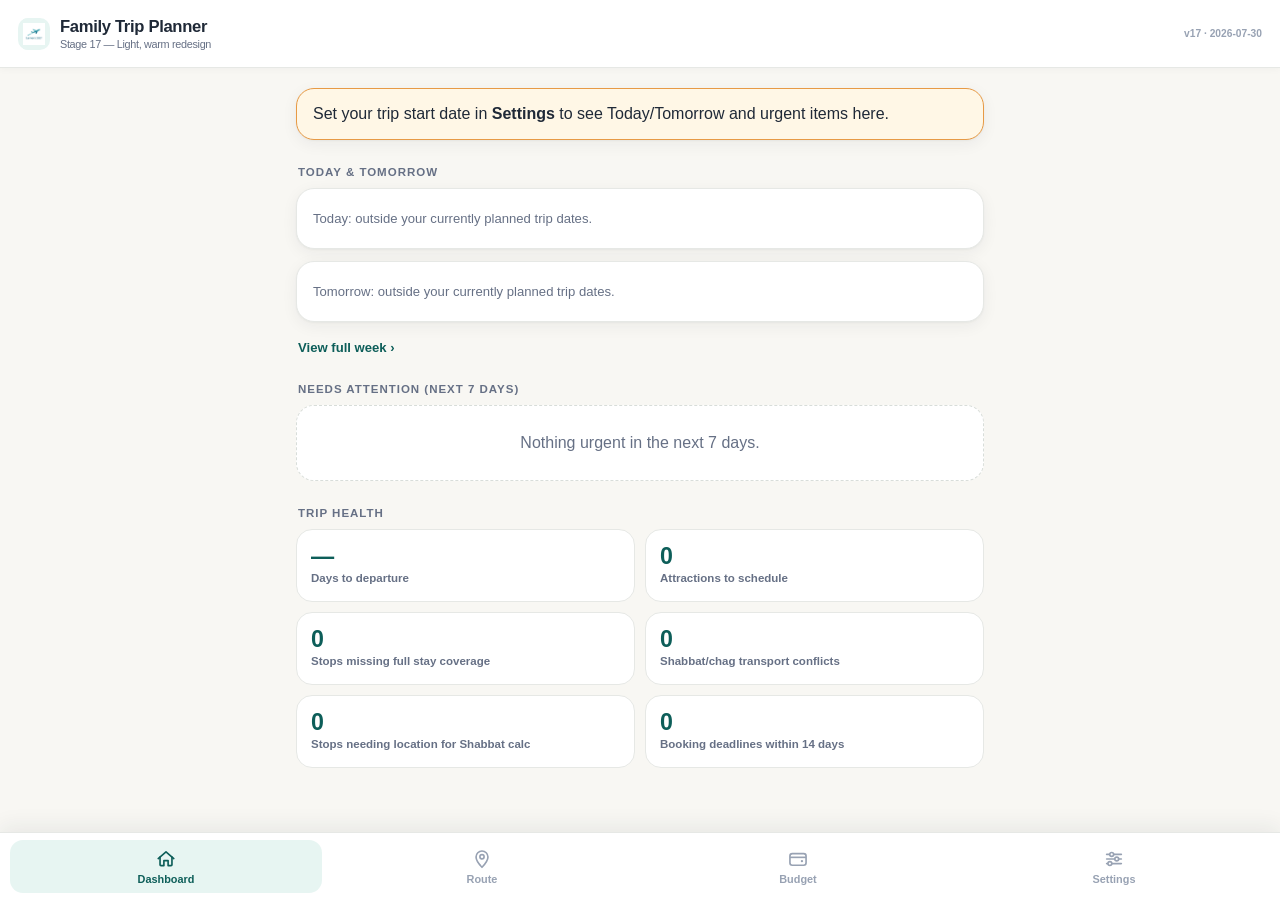
==== commit 40610659: "Add files via upload" ====
--- a/index.html
+++ b/index.html
@@ -5,9 +5,9 @@
 <meta name="viewport" content="width=device-width, initial-scale=1, viewport-fit=cover" />
 <title>Family Trip Planner</title>
 <link rel="manifest" href="./manifest.json" />
-<meta name="theme-color" content="#16233E" />
+<meta name="theme-color" content="#F8F7F3" />
 <link rel="apple-touch-icon" href="./icon-192.png" />
-<link rel="stylesheet" href="./style.css" />
+<link rel="stylesheet" href="./style.css?v=17" />
 </head>
 <body>
 
@@ -19,13 +19,9 @@
 
 <header class="topbar">
   <div class="brand-mark" aria-hidden="true">
-    <svg viewBox="0 0 24 24" fill="none" xmlns="http://www.w3.org/2000/svg">
-      <path d="M12.5 3.5 20 8l-3.3 2-4.2-2.3-4.2 2.3L5 8l7.5-4.5Z" fill="currentColor"/>
-      <path d="M8.5 10.3 4.5 12.4l1.6 6.1 3.4-1.9" stroke="currentColor" stroke-width="1.3" fill="none" stroke-linecap="round" stroke-linejoin="round"/>
-      <path d="M15.5 10.3 19.5 12.4l-1.6 6.1-3.4-1.9" stroke="currentColor" stroke-width="1.3" fill="none" stroke-linecap="round" stroke-linejoin="round"/>
-    </svg>
+    <img src="./icon-192.png" alt="" />
   </div>
-  <div class="brand">Family Trip Planner<small>Stage 15 — Redesigned, Liquid Glass</small></div>
+  <div class="brand">Family Trip Planner<small>Stage 17 — Light, warm redesign</small></div>
   <div class="version-badge" id="version-badge"></div>
 </header>
 
@@ -78,8 +74,8 @@
   </button>
 </nav>
 
-<script src="./country-data.js"></script>
-<script src="./hebcal-bundle.js"></script>
-<script src="./app.js"></script>
+<script src="./country-data.js?v=17"></script>
+<script src="./hebcal-bundle.js?v=17"></script>
+<script src="./app.js?v=17"></script>
 </body>
 </html>
--- a/style.css
+++ b/style.css
@@ -1,40 +1,47 @@
 /* ============================================================
-   Family Trip Planner — visual system
-   Direction: Apple-style "Liquid Glass" — translucent frosted
-   panels that catch and refract a soft, colorful ambient canvas
-   behind them. System font (the real SF Pro on iOS), continuous
-   rounded corners, one signature motion (the sliding nav pill),
-   everything else quiet and consistent.
+   Family Trip Planner — visual system, V17
+   Direction: light, warm, travel-oriented mobile interface —
+   solid white surfaces, thin borders, restrained shadows, teal
+   as the one accent color, warm amber as a secondary highlight.
+   Blur is used only very subtly on the sticky header and bottom
+   bar; everything else is a plain, readable, solid surface.
    ============================================================ */
 
 :root {
-  /* ---- Core palette ---- */
-  --ink: #16233E;           /* primary text — deep indigo-navy, matches app icon */
-  --ink-soft: #4C5A78;      /* secondary text */
-  --ink-faint: #7C879E;     /* tertiary / placeholder text */
-
-  --teal: #157A82;          /* primary accent — buttons, links, active states */
-  --teal-deep: #0E5C63;     /* pressed/darker teal */
-  --indigo: #16233E;        /* deep anchor hue for gradients + dark surfaces */
-  --amber: #E0932F;         /* warm accent — priority, warnings, Shabbat */
-  --coral: #D9694F;         /* soft "danger" — warmer than pure red */
-  --sage: #3FA688;          /* success / banked / confirmed */
-  --sky: #6FB6C9;           /* secondary ambient hue */
-
-  /* ---- Glass surfaces ---- */
-  --glass: rgba(255, 255, 255, 0.60);
-  --glass-strong: rgba(255, 255, 255, 0.80);
-  --glass-soft: rgba(255, 255, 255, 0.40);
-  --glass-border: rgba(255, 255, 255, 0.70);
-  --glass-border-soft: rgba(255, 255, 255, 0.35);
-  --glass-shadow: 0 8px 32px rgba(22, 35, 62, 0.14), 0 1px 2px rgba(22, 35, 62, 0.06);
-  --glass-shadow-sm: 0 2px 10px rgba(22, 35, 62, 0.10);
-  --blur: blur(22px) saturate(165%);
-  --blur-sm: blur(14px) saturate(150%);
-
-  --radius-lg: 22px;
-  --radius-md: 16px;
-  --radius-sm: 11px;
+  --ink: #1F2937;
+  --ink-soft: #667085;
+  --ink-faint: #98A2B3;
+
+  --teal: #147D75;
+  --teal-deep: #0D5E59;
+  --teal-soft: #E7F5F2;
+  --indigo: #27364B;
+  --amber: #E79A45;
+  --coral: #D95D4F;
+  --sage: #3D9A73;
+  --sky: #DDEFF4;
+
+  --page: #F8F7F3;
+  --surface: #FFFFFF;
+  --surface-soft: #F1F5F3;
+  --surface-warm: #FFF7EC;
+  --border: #E6E8E5;
+  --border-strong: #D8DDD9;
+
+  /* legacy variable names kept so nothing else needs renaming */
+  --glass: #FFFFFF;
+  --glass-strong: #FFFFFF;
+  --glass-soft: #F4F6F4;
+  --glass-border: #E6E8E5;
+  --glass-border-soft: #E1E5E2;
+  --glass-shadow: 0 12px 32px rgba(31, 41, 55, 0.08), 0 1px 2px rgba(31, 41, 55, 0.05);
+  --glass-shadow-sm: 0 4px 16px rgba(31, 41, 55, 0.06), 0 1px 2px rgba(31, 41, 55, 0.04);
+  --blur: none;
+  --blur-sm: none;
+
+  --radius-lg: 24px;
+  --radius-md: 18px;
+  --radius-sm: 12px;
   --radius-pill: 999px;
 }
 
@@ -44,57 +51,33 @@
   margin: 0;
   padding: 0;
   min-height: 100vh;
+  background: var(--page);
   color: var(--ink);
   font-family: -apple-system, BlinkMacSystemFont, "SF Pro Text", "Segoe UI", Roboto, sans-serif;
-  font-size: 15px;
+  font-size: 16px;
   -webkit-font-smoothing: antialiased;
 }
 
 body {
-  padding-bottom: 92px;
+  padding-bottom: calc(84px + env(safe-area-inset-bottom, 0px));
   position: relative;
-  background: #E8EEEF; /* fallback under the ambient layer */
-}
-
-/* ---- Ambient background canvas ----
-   Fixed, full-viewport, softly blurred color blobs. This is what the glass
-   panels are actually refracting — without it, "frosted glass" has nothing
-   colorful behind it to look like glass at all. */
+}
+
+/* ---- Background ----
+   A quiet, warm travel canvas — not a dark gradient. A very faint teal/peach
+   wash keeps it from feeling flat without ever reducing contrast. */
 
 .ambient-bg {
   position: fixed;
   inset: 0;
   z-index: -1;
-  overflow: hidden;
-  background: linear-gradient(160deg, #0F2A3D 0%, #123B47 34%, #1B5C63 62%, #2C7A72 100%);
-}
-
-.ambient-blob {
-  position: absolute;
-  border-radius: 50%;
-  filter: blur(60px);
-  opacity: 0.55;
-}
-
-.blob-a {
-  width: 60vh; height: 60vh;
-  top: -12vh; left: -14vh;
-  background: radial-gradient(circle, var(--sky), transparent 70%);
-}
-
-.blob-b {
-  width: 55vh; height: 55vh;
-  bottom: -18vh; right: -16vh;
-  background: radial-gradient(circle, var(--amber), transparent 70%);
-  opacity: 0.30;
-}
-
-.blob-c {
-  width: 46vh; height: 46vh;
-  top: 38vh; right: -10vh;
-  background: radial-gradient(circle, #8FD9C4, transparent 70%);
-  opacity: 0.28;
-}
+  background:
+    radial-gradient(circle at 92% 0%, rgba(243, 166, 90, 0.13), transparent 30%),
+    radial-gradient(circle at 0% 18%, rgba(20, 125, 117, 0.09), transparent 28%),
+    linear-gradient(180deg, #FCFCF9 0%, #F8F7F3 55%, #F3F7F5 100%);
+}
+
+.ambient-blob { display: none; }
 
 /* ============ Header ============ */
 
@@ -105,37 +88,41 @@
   display: flex;
   align-items: center;
   gap: 10px;
-  padding: 14px 18px calc(14px + env(safe-area-inset-top, 0px));
-  padding-top: max(14px, env(safe-area-inset-top, 14px));
-  background: rgba(15, 32, 46, 0.55);
-  backdrop-filter: var(--blur);
-  -webkit-backdrop-filter: var(--blur);
-  border-bottom: 1px solid rgba(255, 255, 255, 0.14);
-  color: #F3F7F6;
+  min-height: 68px;
+  padding: max(12px, env(safe-area-inset-top, 12px)) 18px 12px;
+  background: rgba(255, 255, 255, 0.96);
+  backdrop-filter: blur(12px);
+  -webkit-backdrop-filter: blur(12px);
+  border-bottom: 1px solid var(--border);
+  box-shadow: 0 1px 8px rgba(31, 41, 55, 0.04);
+  color: var(--ink);
 }
 
 .brand-mark {
   flex: 0 0 auto;
-  width: 30px;
-  height: 30px;
-  color: #F3F7F6;
-  opacity: 0.95;
-}
-.brand-mark svg { width: 100%; height: 100%; }
+  width: 32px;
+  height: 32px;
+  color: var(--teal);
+  background: var(--teal-soft);
+  border-radius: 10px;
+  padding: 5px;
+  overflow: hidden;
+}
+.brand-mark img { width: 100%; height: 100%; object-fit: contain; display: block; }
 
 header.topbar .brand {
-  font-size: 1.02rem;
-  font-weight: 700;
-  letter-spacing: -0.01em;
+  font-size: 1.04rem;
+  font-weight: 800;
+  letter-spacing: -0.02em;
   flex: 1;
   min-width: 0;
 }
 
 header.topbar .brand small {
   display: block;
+  color: var(--ink-soft);
+  font-size: 0.68rem;
   font-weight: 500;
-  font-size: 0.68rem;
-  opacity: 0.75;
   margin-top: 1px;
   white-space: nowrap;
   overflow: hidden;
@@ -143,9 +130,9 @@
 }
 
 .version-badge {
-  font-size: 0.66rem;
+  color: var(--ink-faint);
+  font-size: 0.64rem;
   font-weight: 600;
-  opacity: 0.7;
   white-space: nowrap;
   padding-left: 4px;
   flex: 0 0 auto;
@@ -154,51 +141,38 @@
 /* ============ Main content ============ */
 
 main {
-  padding: 18px 16px 8px;
-  max-width: 640px;
+  max-width: 720px;
   margin: 0 auto;
+  padding: 20px 16px 24px;
 }
 
 .section-title {
-  font-size: 0.74rem;
-  font-weight: 700;
+  margin: 26px 2px 10px;
+  color: var(--ink-soft);
+  font-size: 0.72rem;
+  font-weight: 800;
   text-transform: uppercase;
-  letter-spacing: 0.09em;
-  color: rgba(255, 255, 255, 0.85);
-  text-shadow: 0 1px 3px rgba(15, 32, 46, 0.4);
-  margin: 24px 3px 11px;
+  letter-spacing: 0.085em;
+  text-shadow: none;
 }
 .section-title:first-child { margin-top: 2px; }
 
-/* ============ Glass card system ============
-   Every content panel in the app funnels through .card (plus a handful of
-   named variants below that extend it). One consistent treatment here
-   cascades polish through nearly every screen. */
-
-.card {
-  background: var(--glass);
-  backdrop-filter: var(--blur);
-  -webkit-backdrop-filter: var(--blur);
-  border: 1px solid var(--glass-border);
+/* ============ Core surfaces ============
+   Solid white, thin neutral border, subtle shadow. No blur, no translucency,
+   no animation on entrance — motion stays limited to functional feedback. */
+
+.card, .settings-block, form.inline-form {
+  background: var(--surface);
+  border: 1px solid var(--border);
+  box-shadow: var(--glass-shadow-sm);
+  backdrop-filter: none;
+  -webkit-backdrop-filter: none;
   border-radius: var(--radius-md);
-  box-shadow: var(--glass-shadow-sm);
-  padding: 14px 16px;
-  margin-bottom: 10px;
-  animation: cardIn 0.32s cubic-bezier(0.22, 1, 0.36, 1) backwards;
-}
-
-/* Gentle staggered entrance for the first several cards on a screen —
-   the one ambient motion beyond the nav, kept subtle and quick. */
-main .card:nth-of-type(1) { animation-delay: 0.02s; }
-main .card:nth-of-type(2) { animation-delay: 0.05s; }
-main .card:nth-of-type(3) { animation-delay: 0.08s; }
-main .card:nth-of-type(4) { animation-delay: 0.11s; }
-main .card:nth-of-type(n+5) { animation-delay: 0.13s; }
-
-@keyframes cardIn {
-  from { opacity: 0; transform: translateY(8px) scale(0.99); }
-  to { opacity: 1; transform: translateY(0) scale(1); }
-}
+  animation: none;
+}
+
+.card { padding: 16px; margin-bottom: 12px; }
+.settings-block, form.inline-form { padding: 18px; margin-bottom: 14px; }
 
 .stop-card, .today-card, .week-row, .urgent-row, .review-item, .auto-cost-row {
   display: flex;
@@ -208,95 +182,108 @@
 
 .stop-card, .week-row, .urgent-row, .today-card { cursor: pointer; }
 .stop-card:active, .week-row:active, .urgent-row:active, .today-card:active {
-  transform: scale(0.985);
-  transition: transform 0.12s ease;
+  transform: scale(0.99);
+  transition: transform 0.1s ease;
 }
 
 .stop-main { flex: 1; min-width: 0; }
 .country { font-weight: 700; font-size: 1rem; letter-spacing: -0.01em; }
 .dates { font-size: 0.79rem; color: var(--ink-soft); margin-top: 2px; }
-.chevron { color: var(--teal); opacity: 0.55; font-size: 1.15rem; padding-left: 2px; flex: 0 0 auto; }
-
-.stop-header { margin-bottom: 12px; }
-.stop-header .country { font-size: 1.32rem; font-weight: 800; letter-spacing: -0.02em; color: #fff; text-shadow: 0 1px 4px rgba(15,32,46,0.35); }
-.stop-header .dates { font-size: 0.85rem; color: rgba(255,255,255,0.8); margin-top: 2px; }
-
-.hint { font-size: 0.8rem; color: var(--ink-soft); margin: 4px 0; line-height: 1.4; }
-.hint-inline { color: var(--ink-faint); font-size: 0.82rem; }
+.chevron { color: var(--teal); opacity: 0.7; font-size: 1.15rem; padding-left: 2px; flex: 0 0 auto; }
+
+.stop-header {
+  margin: 0 0 14px;
+  padding: 18px;
+  background: linear-gradient(135deg, #FFFFFF 0%, #EEF8F5 100%);
+  border: 1px solid #DCEAE6;
+  border-radius: var(--radius-lg);
+  box-shadow: var(--glass-shadow-sm);
+}
+.stop-header .country {
+  color: var(--ink);
+  text-shadow: none;
+  font-size: 1.55rem;
+  font-weight: 800;
+  letter-spacing: -0.035em;
+}
+.stop-header .dates { color: var(--ink-soft); font-size: 0.88rem; margin-top: 2px; }
+
+.hint { font-size: 0.82rem; color: var(--ink-soft); margin: 4px 0; line-height: 1.45; }
+.hint-inline, .attr-status, .week-row-meta, .zman-method { color: var(--ink-faint); font-size: 0.8rem; }
 
 .empty-state {
   text-align: center;
-  padding: 30px 18px;
+  padding: 28px 18px;
   color: var(--ink-soft);
-  background: var(--glass-soft);
-  backdrop-filter: var(--blur-sm);
-  -webkit-backdrop-filter: var(--blur-sm);
-  border: 1px dashed var(--glass-border-soft);
+  background: var(--surface);
+  border: 1px dashed var(--border-strong);
   border-radius: var(--radius-md);
+  backdrop-filter: none;
 }
 .empty-state .btn { margin-top: 14px; }
 
-/* ============ Buttons ============ */
+/* ============ Buttons ============
+   Not everything is a pill — only tags, filters, and compact segmented
+   controls are. Standard buttons get a normal 13px rounded rectangle. */
 
 .btn {
   display: inline-block;
   border: none;
-  border-radius: var(--radius-pill);
-  padding: 11px 18px;
-  font-size: 0.87rem;
+  min-height: 44px;
+  border-radius: 13px;
+  padding: 11px 17px;
+  font-size: 0.88rem;
   font-weight: 700;
   letter-spacing: -0.005em;
   cursor: pointer;
-  transition: transform 0.12s ease, box-shadow 0.12s ease, opacity 0.12s ease;
+  box-shadow: none;
+  transition: transform 0.12s ease, background 0.15s ease, opacity 0.12s ease;
   font-family: inherit;
 }
-.btn:active { transform: scale(0.96); }
+.btn:active { transform: scale(0.97); }
 .btn-block { width: 100%; text-align: center; }
 
 .btn-primary {
-  background: linear-gradient(155deg, #1C8B93, var(--teal-deep));
-  color: #fff;
-  box-shadow: 0 4px 14px rgba(21, 122, 130, 0.35), inset 0 1px 0 rgba(255,255,255,0.25);
-}
-.btn-primary:active { box-shadow: 0 2px 8px rgba(21, 122, 130, 0.3); }
+  background: var(--teal);
+  color: #FFFFFF;
+  box-shadow: 0 5px 14px rgba(20, 125, 117, 0.20);
+}
+.btn-primary:active { background: var(--teal-deep); }
 
 .btn-secondary {
-  background: var(--glass-strong);
-  backdrop-filter: var(--blur-sm);
-  -webkit-backdrop-filter: var(--blur-sm);
+  background: var(--surface);
   color: var(--teal-deep);
-  border: 1px solid rgba(255,255,255,0.8);
-  box-shadow: var(--glass-shadow-sm);
-}
-
-.btn-danger { background: #F7E3DD; color: #B24C34; }
-
-.icon-btn {
-  border: none;
-  background: var(--glass-strong);
+  border: 1px solid var(--border-strong);
+  box-shadow: none;
+}
+
+.btn-danger { background: #FFF0ED; color: #B5473C; border: 1px solid #F5D3CE; }
+
+.icon-btn, .day-nav-btn {
+  background: var(--surface);
   color: var(--teal-deep);
-  border-radius: var(--radius-sm);
-  width: 32px;
-  height: 30px;
-  font-size: 0.9rem;
-  line-height: 1;
+  border: 1px solid var(--border);
+  box-shadow: none;
   cursor: pointer;
-  box-shadow: var(--glass-shadow-sm);
   transition: transform 0.12s ease;
 }
-.icon-btn:active { transform: scale(0.9); background: var(--glass); }
+.icon-btn { width: 38px; height: 38px; border-radius: 11px; font-size: 0.9rem; }
+.icon-btn:active { transform: scale(0.92); background: var(--surface-soft); }
+.day-nav-btn { width: 42px; height: 42px; border-radius: 50%; font-size: 1.2rem; }
+.day-nav-btn:active { transform: scale(0.92); }
 
 .actions { display: flex; gap: 6px; flex: 0 0 auto; }
 
 .btn-back {
   border: none;
   background: none;
-  color: rgba(255,255,255,0.92);
+  color: var(--teal-deep);
   font-weight: 700;
   font-size: 0.9rem;
-  padding: 2px 0 12px;
+  min-height: 40px;
+  padding: 4px 0 10px;
   cursor: pointer;
-  text-shadow: 0 1px 3px rgba(15,32,46,0.3);
+  text-shadow: none;
 }
 
 .btn-expand-toggle {
@@ -325,68 +312,38 @@
 
 .week-link {
   display: block;
-  text-align: center;
+  text-align: left;
   font-size: 0.82rem;
   font-weight: 700;
-  color: #fff;
-  padding: 10px 0 4px;
+  color: var(--teal-deep);
+  padding: 6px 2px 2px;
   cursor: pointer;
   background: none;
   border: none;
-  text-shadow: 0 1px 3px rgba(15,32,46,0.3);
-}
-
-.day-nav-btn {
-  border: 1px solid var(--glass-border);
-  background: var(--glass-strong);
-  backdrop-filter: var(--blur-sm);
-  width: 42px; height: 42px;
-  border-radius: 50%;
-  font-size: 1.2rem;
-  color: var(--teal-deep);
-  cursor: pointer;
-  box-shadow: var(--glass-shadow-sm);
-  transition: transform 0.12s ease;
-}
-.day-nav-btn:active { transform: scale(0.9); }
-
-.view-toggle { display: flex; gap: 6px; margin-bottom: 10px; }
+  text-shadow: none;
+}
+
+.view-toggle { display: flex; gap: 4px; margin-bottom: 14px; padding: 4px; background: #ECEFEC; border-radius: 14px; }
 .view-toggle-btn {
-  border: 1px solid var(--glass-border-soft);
-  background: var(--glass-soft);
-  border-radius: var(--radius-pill);
-  padding: 6px 13px;
+  min-height: 40px;
+  border: 0;
+  background: transparent;
+  border-radius: 11px;
+  padding: 8px 14px;
   font-size: 0.76rem;
-  font-weight: 600;
+  font-weight: 700;
   cursor: pointer;
   color: var(--ink-soft);
   transition: all 0.15s ease;
 }
-.view-toggle-btn.active {
-  background: linear-gradient(155deg, #1C8B93, var(--teal-deep));
-  border-color: transparent;
-  color: #fff;
-  box-shadow: 0 3px 10px rgba(21,122,130,0.35);
-}
+.view-toggle-btn.active { background: #FFFFFF; color: var(--teal-deep); box-shadow: 0 1px 4px rgba(31,41,55,0.10); }
 
 /* ============ Forms ============ */
 
-form.inline-form {
-  background: var(--glass-strong);
-  backdrop-filter: var(--blur-sm);
-  -webkit-backdrop-filter: var(--blur-sm);
-  border: 1px solid var(--glass-border);
-  border-radius: var(--radius-md);
-  padding: 15px 16px;
-  margin-bottom: 14px;
-  box-shadow: var(--glass-shadow-sm);
-  animation: cardIn 0.28s ease backwards;
-}
-
-form.inline-form label {
+form.inline-form label, .picker-box label {
   display: block;
   font-size: 0.74rem;
-  font-weight: 600;
+  font-weight: 700;
   color: var(--ink-soft);
   margin: 10px 0 5px;
 }
@@ -394,192 +351,163 @@
 
 input, select, textarea {
   width: 100%;
-  padding: 10px 13px;
-  border: 1px solid rgba(22,35,62,0.14);
-  border-radius: var(--radius-sm);
-  font-size: 0.92rem;
-  background: rgba(255,255,255,0.75);
+  min-height: 46px;
+  padding: 11px 13px;
+  border: 1px solid var(--border-strong);
+  border-radius: 12px;
+  font-size: 0.93rem;
+  background: #FFFFFF;
   color: var(--ink);
   font-family: inherit;
   transition: border-color 0.15s ease, box-shadow 0.15s ease;
 }
-textarea { resize: vertical; }
-input[type="checkbox"] { width: auto; accent-color: var(--teal); }
+textarea { resize: vertical; min-height: 70px; }
+input[type="checkbox"] { width: auto; min-height: auto; accent-color: var(--teal); }
+input::placeholder, textarea::placeholder { color: #A8AFB8; }
 input:focus, select:focus, textarea:focus {
   outline: none;
   border-color: var(--teal);
-  box-shadow: 0 0 0 3px rgba(21,122,130,0.16);
+  box-shadow: 0 0 0 3px rgba(20, 125, 117, 0.13);
 }
 
 .form-row { display: flex; gap: 8px; }
 .form-row > * { flex: 1; min-width: 0; }
-
-.form-actions { display: flex; gap: 8px; margin-top: 14px; }
+.form-actions { display: flex; gap: 8px; margin-top: 14px; flex-wrap: wrap; }
 
 .cost-fieldset {
-  border: 1px dashed rgba(22,35,62,0.16);
+  border: 1px dashed var(--border-strong);
   border-radius: var(--radius-sm);
   padding: 11px 13px;
   margin: 12px 0;
-  background: rgba(255,255,255,0.35);
-}
-.cost-legend {
-  font-size: 0.71rem;
-  font-weight: 700;
-  color: var(--teal-deep);
-  opacity: 0.85;
-  margin-bottom: 6px;
-}
-
-/* ============ Bottom navigation (signature element) ============ */
+  background: var(--surface-soft);
+}
+.cost-legend { font-size: 0.71rem; font-weight: 700; color: var(--teal-deep); margin-bottom: 6px; }
+
+.picker-box {
+  background: var(--surface-soft);
+  border: 1px dashed var(--border-strong);
+  border-radius: var(--radius-sm);
+  padding: 10px;
+  margin-top: 8px;
+}
+.picker-box select { margin-bottom: 8px; }
+
+/* ============ Bottom navigation ============
+   A compact, fixed app bar — not a floating capsule. */
 
 nav.bottom-nav {
   position: fixed;
-  left: 12px;
-  right: 12px;
-  bottom: calc(12px + env(safe-area-inset-bottom, 0px));
+  left: 0;
+  right: 0;
+  bottom: 0;
+  min-height: calc(68px + env(safe-area-inset-bottom, 0px));
   display: flex;
-  background: rgba(255, 255, 255, 0.62);
-  backdrop-filter: var(--blur);
-  -webkit-backdrop-filter: var(--blur);
-  border: 1px solid rgba(255,255,255,0.75);
-  border-radius: var(--radius-pill);
-  box-shadow: 0 10px 34px rgba(15,32,46,0.28), inset 0 1px 0 rgba(255,255,255,0.6);
+  background: rgba(255, 255, 255, 0.97);
+  backdrop-filter: blur(14px);
+  -webkit-backdrop-filter: blur(14px);
+  border: 0;
+  border-top: 1px solid var(--border);
+  border-radius: 0;
+  box-shadow: 0 -6px 20px rgba(31, 41, 55, 0.07);
   z-index: 30;
-  padding: 6px;
-  gap: 2px;
-}
-
-.nav-indicator {
-  position: absolute;
-  top: 6px;
-  left: 0;
-  height: calc(100% - 12px);
-  background: linear-gradient(155deg, #1C8B93, var(--teal-deep));
-  border-radius: var(--radius-pill);
-  box-shadow: 0 4px 14px rgba(21,122,130,0.4);
-  transition: transform 0.38s cubic-bezier(0.22, 1, 0.36, 1), width 0.38s cubic-bezier(0.22, 1, 0.36, 1);
-  z-index: 0;
-  opacity: 0;
-}
+  padding: 7px 10px calc(7px + env(safe-area-inset-bottom, 0px));
+  gap: 4px;
+}
+
+.nav-indicator { display: none; }
 
 nav.bottom-nav button {
   position: relative;
-  z-index: 1;
   flex: 1;
   border: none;
   background: none;
-  padding: 8px 4px 7px;
-  font-size: 0.66rem;
-  font-weight: 600;
-  color: var(--ink-soft);
+  min-height: 52px;
+  padding: 6px 4px;
+  font-size: 0.68rem;
+  font-weight: 700;
+  color: var(--ink-faint);
   display: flex;
   flex-direction: column;
   align-items: center;
+  justify-content: center;
   gap: 3px;
   cursor: pointer;
-  border-radius: var(--radius-pill);
-  transition: color 0.25s ease;
-}
-
-nav.bottom-nav button .glyph {
-  width: 23px;
-  height: 23px;
-  display: block;
-  transition: transform 0.25s cubic-bezier(0.22, 1, 0.36, 1);
-}
+  border-radius: 13px;
+  transition: background 0.16s ease, color 0.16s ease, transform 0.12s ease;
+}
+
+nav.bottom-nav button .glyph { width: 22px; height: 22px; display: block; }
 nav.bottom-nav button .glyph svg { width: 100%; height: 100%; }
 
-nav.bottom-nav button.active {
-  color: #fff;
-}
-nav.bottom-nav button.active .glyph { transform: translateY(-1px) scale(1.06); }
-nav.bottom-nav button:active .glyph { transform: scale(0.88); }
+nav.bottom-nav button { --nav-glyph-bg: #fff; }
+nav.bottom-nav button.active { --nav-glyph-bg: var(--teal-soft); }
+nav.bottom-nav button.active { color: var(--teal-deep); background: var(--teal-soft); }
+nav.bottom-nav button.active .glyph { transform: none; }
+nav.bottom-nav button:active { transform: scale(0.95); }
 
 /* ============ Stats ============ */
 
 .stat-row {
-  display: flex;
-  gap: 9px;
-  overflow-x: auto;
-  padding-bottom: 4px;
-  scrollbar-width: none;
-}
-.stat-row::-webkit-scrollbar { display: none; }
+  display: grid;
+  grid-template-columns: repeat(2, minmax(0, 1fr));
+  gap: 10px;
+  overflow: visible;
+}
 
 .stat-chip {
-  flex: 1 0 auto;
-  min-width: 98px;
-  background: var(--glass);
-  backdrop-filter: var(--blur-sm);
-  -webkit-backdrop-filter: var(--blur-sm);
-  border: 1px solid var(--glass-border);
-  border-radius: var(--radius-md);
-  padding: 11px 13px;
+  min-width: 0;
+  background: var(--surface);
+  border: 1px solid var(--border);
+  box-shadow: none;
+  border-radius: 16px;
+  padding: 14px;
   text-align: left;
-  box-shadow: var(--glass-shadow-sm);
 }
 
 .stat-chip .num {
-  font-size: 1.5rem;
+  font-size: 1.45rem;
   font-weight: 800;
   color: var(--teal-deep);
   line-height: 1.05;
   letter-spacing: -0.02em;
   font-variant-numeric: tabular-nums;
 }
-.stat-chip .label {
-  font-size: 0.66rem;
-  color: var(--ink-soft);
-  margin-top: 3px;
-  font-weight: 600;
-  line-height: 1.25;
-}
+.stat-chip .label { font-size: 0.72rem; color: var(--ink-soft); margin-top: 3px; font-weight: 600; line-height: 1.35; }
 .stat-chip.warn .num { color: var(--amber); }
 .stat-chip.danger .num { color: var(--coral); }
 
 .budget-summary {
   display: grid;
-  grid-template-columns: repeat(auto-fit, minmax(88px, 1fr));
-  gap: 8px;
+  grid-template-columns: repeat(2, minmax(0, 1fr));
+  gap: 10px;
   margin-bottom: 12px;
 }
 .bs-cell {
-  background: var(--glass);
-  backdrop-filter: var(--blur-sm);
-  border: 1px solid var(--glass-border);
-  border-radius: var(--radius-sm);
-  padding: 11px 8px;
+  background: var(--surface);
+  border: 1px solid var(--border);
+  box-shadow: none;
+  border-radius: 15px;
+  padding: 14px 10px;
   text-align: center;
-  box-shadow: var(--glass-shadow-sm);
-}
-.bs-num { font-size: 1.08rem; font-weight: 800; color: var(--teal-deep); font-variant-numeric: tabular-nums; }
-.bs-label { font-size: 0.62rem; color: var(--ink-soft); margin-top: 2px; line-height: 1.25; font-weight: 600; }
-
-.budget-bar-track {
-  width: 100%;
-  height: 12px;
-  background: rgba(22,35,62,0.08);
-  border-radius: var(--radius-pill);
-  overflow: hidden;
-}
-.budget-bar-fill {
-  height: 100%;
-  background: linear-gradient(90deg, var(--sage), #2E8E72);
-  border-radius: var(--radius-pill);
-  transition: width 0.4s ease;
-}
-.budget-bar-fill.over { background: linear-gradient(90deg, var(--coral), #B24C34); }
-
-.cat-row { display: flex; align-items: center; gap: 10px; padding: 6px 0; }
-.cat-label { flex: 0 0 110px; font-size: 0.8rem; font-weight: 600; color: var(--ink); }
-.cat-bar-track { flex: 1; height: 8px; background: rgba(22,35,62,0.08); border-radius: var(--radius-pill); overflow: hidden; }
-.cat-bar-fill { height: 100%; background: linear-gradient(90deg, var(--teal), var(--teal-deep)); border-radius: var(--radius-pill); }
+}
+.bs-cell:last-child:nth-child(odd) { grid-column: 1 / -1; }
+.bs-num { font-size: 1.24rem; font-weight: 800; color: var(--teal-deep); font-variant-numeric: tabular-nums; }
+.bs-label { font-size: 0.72rem; color: var(--ink-soft); margin-top: 2px; line-height: 1.3; font-weight: 600; }
+
+.budget-bar-track, .cat-bar-track { width: 100%; height: 12px; background: #E9EEEB; border-radius: var(--radius-pill); overflow: hidden; }
+.cat-bar-track { height: 8px; }
+.budget-bar-fill { height: 100%; background: var(--sage); border-radius: var(--radius-pill); transition: width 0.4s ease; }
+.budget-bar-fill.over { background: var(--coral); }
+.cat-bar-fill { height: 100%; background: var(--teal); border-radius: var(--radius-pill); }
+
+.cat-row { display: flex; align-items: center; gap: 8px; padding: 8px 0; }
+.cat-label { flex: 0 0 105px; font-size: 0.8rem; font-weight: 600; color: var(--ink); }
 .cat-amount { flex: 0 0 64px; text-align: right; font-size: 0.8rem; font-weight: 700; color: var(--ink); font-variant-numeric: tabular-nums; }
 
 .auto-cost-row { padding: 11px 13px; }
 
-/* ============ Badges & tags ============ */
+/* ============ Badges & tags ============
+   These stay small pills — tags are the one place pill shapes belong. */
 
 .attr-tag, .priority-badge, .staleness-badge, .deadline-badge, .cal-badge, .geo-badge, .ai-est-tag {
   font-size: 0.68rem;
@@ -589,55 +517,48 @@
   display: inline-block;
 }
 
-.attr-tag { background: rgba(21,122,130,0.12); color: var(--teal-deep); }
-.attr-tag.status-researching { background: rgba(22,35,62,0.08); color: var(--ink-soft); }
-.attr-tag.status-shortlisted { background: rgba(111,182,201,0.25); color: var(--teal-deep); }
-.attr-tag.status-pending-decision { background: rgba(224,147,47,0.18); color: #9C6416; }
-.attr-tag.status-booked { background: rgba(63,166,136,0.18); color: #266B54; }
-.attr-tag.status-cancelled { background: rgba(217,105,79,0.16); color: #A6432B; }
-
-.priority-must { background: rgba(217,105,79,0.16); color: #A6432B; }
-.priority-recommended { background: rgba(21,122,130,0.14); color: var(--teal-deep); }
-.priority-optional, .priority-other { background: rgba(22,35,62,0.07); color: var(--ink-soft); }
+.attr-tag { background: var(--teal-soft); color: var(--teal-deep); }
+.attr-tag.status-researching { background: var(--surface-soft); color: var(--ink-soft); }
+.attr-tag.status-shortlisted { background: var(--sky); color: var(--teal-deep); }
+.attr-tag.status-pending-decision { background: #FDECD3; color: #9C6416; }
+.attr-tag.status-booked { background: #DDF1E7; color: #266B54; }
+.attr-tag.status-cancelled { background: #FBE2DD; color: #A6432B; }
+
+.priority-must { background: #FBE2DD; color: #A6432B; }
+.priority-recommended { background: var(--teal-soft); color: var(--teal-deep); }
+.priority-optional, .priority-other { background: var(--surface-soft); color: var(--ink-soft); }
 
 .staleness-badge { margin-top: 8px; }
-.stale-fresh { background: rgba(63,166,136,0.18); color: #266B54; }
-.stale-warn { background: rgba(224,147,47,0.18); color: #9C6416; }
-.stale-danger { background: rgba(217,105,79,0.16); color: #A6432B; }
+.stale-fresh { background: #DDF1E7; color: #266B54; }
+.stale-warn { background: #FDECD3; color: #9C6416; }
+.stale-danger { background: #FBE2DD; color: #A6432B; }
 .staleness-badge:empty { display: none; }
 
-.deadline-badge { background: rgba(22,35,62,0.07); color: var(--ink-soft); }
-.deadline-badge.soon { background: rgba(224,147,47,0.2); color: #9C6416; }
-.deadline-badge.expired { background: rgba(217,105,79,0.18); color: #A6432B; }
+.deadline-badge { background: var(--surface-soft); color: var(--ink-soft); }
+.deadline-badge.soon { background: #FDECD3; color: #9C6416; }
+.deadline-badge.expired { background: #FBE2DD; color: #A6432B; }
 
 .cal-badges { display: flex; flex-wrap: wrap; gap: 6px; margin-bottom: 10px; }
-.cal-badge.shabbat { background: rgba(21,122,130,0.14); color: var(--teal-deep); }
-.cal-badge.chag { background: rgba(217,105,79,0.16); color: #A6432B; }
+.cal-badge.shabbat { background: var(--teal-soft); color: var(--teal-deep); }
+.cal-badge.chag { background: #FBE2DD; color: #A6432B; }
 .cal-warning { font-size: 0.79rem; color: #A6432B; font-weight: 700; margin: 5px 0; }
 
-.geo-badge { background: rgba(63,166,136,0.18); color: #266B54; font-weight: 700; }
-.ai-est-tag { background: rgba(224,147,47,0.16); color: #9C6416; margin-left: 4px; }
+.geo-badge { background: #DDF1E7; color: #266B54; font-weight: 700; }
+.ai-est-tag { background: #FDECD3; color: #9C6416; margin-left: 4px; }
 
 /* ============ Attraction / stop content cards ============ */
 
 .attr-main { flex: 1; min-width: 0; }
-.attr-name { font-weight: 700; font-size: 0.96rem; letter-spacing: -0.005em; }
-.attr-status { font-size: 0.76rem; color: var(--ink-faint); margin-top: 3px; font-weight: 600; }
+.attr-name { font-weight: 700; font-size: 0.96rem; letter-spacing: -0.005em; color: var(--ink); }
 .attr-meta { display: flex; flex-wrap: wrap; gap: 8px; align-items: center; margin: 5px 0; }
 
 .loc-row { display: flex; align-items: center; gap: 6px; flex-wrap: wrap; }
-.map-link {
-  display: inline-block;
-  font-size: 0.8rem;
+.map-link { display: inline-block; font-size: 0.8rem; color: var(--teal-deep); font-weight: 600; text-decoration: none; border-bottom: 1px dashed rgba(20,125,117,0.4); }
+
+.activity-chip {
+  background: var(--teal-soft);
   color: var(--teal-deep);
-  font-weight: 600;
-  text-decoration: none;
-  border-bottom: 1px dashed rgba(21,122,130,0.4);
-}
-
-.activity-chip {
-  background: rgba(21,122,130,0.12);
-  color: var(--teal-deep);
+  border: 1px solid #D3EAE5;
   border-radius: var(--radius-pill);
   padding: 6px 11px;
   font-size: 0.78rem;
@@ -649,64 +570,39 @@
 .day-activities { display: flex; flex-wrap: wrap; gap: 6px; margin-bottom: 8px; }
 .chip-x { border: none; background: none; color: var(--teal-deep); opacity: 0.6; cursor: pointer; font-size: 0.8rem; padding: 0; }
 
-.picker-box {
-  background: rgba(255,255,255,0.45);
-  border: 1px dashed rgba(22,35,62,0.16);
-  border-radius: var(--radius-sm);
-  padding: 10px;
-  margin-top: 8px;
-}
-.picker-box label { font-size: 0.72rem; color: var(--ink-soft); margin: 8px 0 4px; display: block; font-weight: 600; }
-.picker-box label:first-child { margin-top: 0; }
-.picker-box select { margin-bottom: 8px; }
-
 /* ============ Day card, timeline, schedule ============ */
 
-.day-card { display: block; }
-.day-restricted {
-  border-left: 3px solid var(--teal);
-  background: rgba(21,122,130,0.10);
-}
-.day-card-head { display: flex; justify-content: space-between; align-items: flex-start; gap: 10px; margin-bottom: 8px; }
-.day-num { font-weight: 800; font-size: 0.98rem; letter-spacing: -0.01em; }
-.day-card select.day-type-select { width: auto; max-width: 175px; font-size: 0.76rem; padding: 6px 9px; }
+.day-card { padding: 17px; }
+.day-restricted { background: #F1FAF7; border-left: 4px solid var(--teal); }
+.day-card-head { display: flex; justify-content: space-between; align-items: center; gap: 10px; margin-bottom: 12px; }
+.day-num { font-weight: 800; font-size: 1.05rem; letter-spacing: -0.01em; color: var(--ink); }
+.day-card select.day-type-select { width: auto; max-width: 190px; min-height: 42px; font-size: 0.76rem; padding: 6px 9px; background: var(--surface-soft); border-color: var(--border); }
 .day-accom { font-size: 0.82rem; color: var(--teal-deep); font-weight: 600; margin-bottom: 8px; }
 
 .work-panel {
-  background: rgba(224,147,47,0.10);
-  border: 1px solid rgba(224,147,47,0.25);
-  border-radius: var(--radius-sm);
-  padding: 9px 12px;
+  background: var(--surface-warm);
+  border: 1px solid #F2D8B7;
+  border-radius: 14px;
+  padding: 12px 14px;
   margin-bottom: 10px;
 }
 .work-skip-row { display: flex; align-items: center; gap: 8px; font-size: 0.8rem; cursor: pointer; color: var(--ink); }
-.work-skip-row input { width: auto; }
-.work-stat { font-size: 0.82rem; font-weight: 700; color: #9C6416; margin-top: 4px; }
+.work-stat { font-size: 0.82rem; font-weight: 700; color: #A86522; margin-top: 4px; }
 
 .conflict-list { margin-bottom: 10px; }
 .conflict-item { font-size: 0.78rem; border-radius: var(--radius-sm); padding: 7px 10px; margin-bottom: 4px; line-height: 1.35; font-weight: 600; }
-.conflict-item.high { background: rgba(217,105,79,0.14); color: #A6432B; }
-.conflict-item.info { background: rgba(224,147,47,0.14); color: #9C6416; }
-
-.day-schedule { margin-top: 6px; padding-top: 10px; border-top: 1px dashed rgba(22,35,62,0.12); }
-
-.timeline { position: relative; margin: 6px 0 4px 52px; border-left: 2px solid rgba(22,35,62,0.14); }
-.tl-gridline { position: absolute; left: 0; right: 0; border-top: 1px dashed rgba(22,35,62,0.10); }
-.tl-hour { position: absolute; left: -52px; top: -8px; font-size: 0.65rem; color: var(--ink-faint); font-variant-numeric: tabular-nums; font-weight: 600; }
-
-.tl-shabbat-shade {
-  position: absolute; left: 0; right: 0;
-  background: repeating-linear-gradient(45deg, rgba(21,122,130,0.09), rgba(21,122,130,0.09) 6px, transparent 6px, transparent 12px);
-  pointer-events: none;
-}
+.conflict-item.high { background: #FBE2DD; color: #A6432B; }
+.conflict-item.info { background: #FDECD3; color: #9C6416; }
+
+.day-schedule { margin-top: 6px; padding-top: 10px; border-top: 1px dashed var(--border); }
+
+.timeline { position: relative; margin: 6px 0 4px 54px; border-left: 2px solid #D8DEDB; }
+.tl-gridline { position: absolute; left: 0; right: 0; border-top: 1px solid #EDF0EE; }
+.tl-hour { position: absolute; left: -54px; top: -8px; font-size: 0.68rem; color: var(--ink-faint); font-variant-numeric: tabular-nums; font-weight: 600; }
+
+.tl-shabbat-shade { position: absolute; left: 0; right: 0; background: repeating-linear-gradient(45deg, rgba(20,125,117,0.07), rgba(20,125,117,0.07) 6px, transparent 6px, transparent 12px); pointer-events: none; }
 .tl-shabbat-line { position: absolute; left: 0; right: 0; border-top: 2px solid var(--teal); pointer-events: none; }
-.tl-shabbat-line span {
-  position: absolute; right: 2px; top: -9px;
-  background: var(--teal-deep); color: #fff;
-  font-size: 0.6rem; font-weight: 700;
-  padding: 1px 7px; border-radius: var(--radius-pill);
-  white-space: nowrap;
-}
+.tl-shabbat-line span { position: absolute; right: 2px; top: -9px; background: var(--teal-deep); color: #fff; font-size: 0.6rem; font-weight: 700; padding: 1px 7px; border-radius: var(--radius-pill); white-space: nowrap; }
 
 .tl-block {
   position: absolute; left: 6px; right: 4px;
@@ -715,8 +611,9 @@
   overflow: hidden;
   font-size: 0.73rem;
   line-height: 1.25;
-  border-left: 3px solid rgba(22,35,62,0.22);
-  box-shadow: 0 2px 6px rgba(22,35,62,0.10);
+  border-left: 4px solid rgba(31,41,55,0.22);
+  box-shadow: 0 2px 8px rgba(31,41,55,0.08);
+  color: #24313A;
   z-index: 2;
 }
 .tl-block-inner { display: flex; flex-direction: column; gap: 1px; }
@@ -725,62 +622,51 @@
 .tl-block-del { position: absolute; top: 2px; right: 3px; border: none; background: transparent; cursor: pointer; font-size: 0.7rem; opacity: 0.45; padding: 2px; }
 .tl-block-del:active { opacity: 1; }
 
-.blk-work       { background: rgba(111,182,201,0.55); }
-.blk-meal       { background: rgba(224,147,47,0.35); }
-.blk-sleep      { background: rgba(150,130,220,0.32); }
-.blk-travel     { background: rgba(63,166,136,0.35); }
-.blk-attraction { background: rgba(21,122,130,0.30); }
-.blk-free       { background: rgba(22,35,62,0.10); }
-.blk-other      { background: rgba(22,35,62,0.08); }
+.blk-work       { background: #DCEEF5; border-left-color: #5B9BB5; }
+.blk-meal       { background: #FFF0D9; border-left-color: #E3A14C; }
+.blk-sleep      { background: #EEE9FA; border-left-color: #8A72C2; }
+.blk-travel     { background: #E5F3EA; border-left-color: #4C9A6C; }
+.blk-attraction { background: #DDF1EE; border-left-color: #147D75; }
+.blk-free       { background: #F2F3F4; border-left-color: #8B96A3; }
+.blk-other      { background: #F4F1EA; border-left-color: #A49377; }
 
 .tl-default-block {
   position: absolute; left: 6px; right: 4px;
-  border: 1.5px dashed rgba(21,122,130,0.5);
+  border: 2px dashed rgba(20,125,117,0.55);
   border-radius: 9px;
-  background: rgba(21,122,130,0.06);
+  background: rgba(20,125,117,0.07);
   z-index: 1;
   pointer-events: none;
 }
-.tl-default-label {
-  position: absolute; top: 2px; left: 7px;
-  font-size: 0.6rem; color: var(--teal-deep); opacity: 0.8; font-weight: 600;
-  white-space: nowrap; overflow: hidden; text-overflow: ellipsis; max-width: 90%;
-}
-
-.tl-legend { display: flex; flex-wrap: wrap; align-items: center; gap: 5px; font-size: 0.64rem; color: var(--ink-soft); margin: 8px 0 2px; font-weight: 600; }
+.tl-default-label { position: absolute; top: 2px; left: 7px; font-size: 0.6rem; color: var(--teal-deep); font-weight: 600; white-space: nowrap; overflow: hidden; text-overflow: ellipsis; max-width: 90%; }
+
+.tl-legend { display: flex; flex-wrap: wrap; align-items: center; gap: 5px; font-size: 0.64rem; color: var(--ink-soft); margin: 8px 0 2px; font-weight: 600; line-height: 1.7; }
 .tl-key { display: inline-block; width: 10px; height: 10px; border-radius: 3px; margin-left: 6px; }
 .tl-legend .tl-key:first-child { margin-left: 0; }
 
-.sched-row { display: flex; align-items: center; gap: 8px; padding: 7px 0; border-bottom: 1px solid rgba(22,35,62,0.07); font-size: 0.82rem; }
-.sched-row-default { opacity: 0.6; font-style: italic; }
+.sched-row { display: flex; align-items: center; gap: 8px; padding: 7px 0; border-bottom: 1px solid var(--border); font-size: 0.82rem; }
+.sched-row-default { opacity: 0.65; font-style: italic; }
 .sched-time { flex: 0 0 92px; font-weight: 800; color: var(--teal-deep); font-variant-numeric: tabular-nums; }
 .sched-label { flex: 1; min-width: 0; }
-.sched-type { background: rgba(22,35,62,0.07); border-radius: 6px; padding: 1px 7px; font-size: 0.7rem; font-weight: 700; color: var(--ink-soft); }
+.sched-type { background: var(--surface-soft); border-radius: 6px; padding: 1px 7px; font-size: 0.7rem; font-weight: 700; color: var(--ink-soft); }
 
 .day-page-header { display: flex; align-items: center; justify-content: space-between; margin-bottom: 12px; }
-.day-page-title { text-align: center; flex: 1; color: #fff; }
-.day-page-title .dates { color: rgba(255,255,255,0.8); }
+.day-page-title { text-align: center; flex: 1; color: var(--ink); }
+.day-page-title .dates { color: var(--ink-soft); }
 
 /* ============ Zmanim / milestone / today panels ============ */
 
-.zmanim-panel {
-  background: rgba(21,122,130,0.10);
-  border: 1px solid rgba(21,122,130,0.22);
-  border-radius: var(--radius-sm);
-  padding: 11px 13px;
-  margin-bottom: 10px;
-}
+.zmanim-panel { background: #F2FAF8; border: 1px solid #D5EBE6; border-radius: 14px; padding: 11px 13px; margin-bottom: 10px; }
 .zman-chag { font-weight: 800; font-size: 0.85rem; color: #A6432B; margin-bottom: 6px; }
 .zman-row { display: flex; justify-content: space-between; align-items: baseline; font-size: 0.85rem; padding: 2px 0; }
 .zman-label { color: var(--teal-deep); font-weight: 600; }
 .zman-time { font-weight: 800; font-variant-numeric: tabular-nums; }
-.zman-method { font-size: 0.67rem; color: var(--ink-faint); margin-top: 6px; line-height: 1.4; }
-.zman-chabad { font-size: 0.79rem; margin-top: 8px; padding-top: 8px; border-top: 1px dashed rgba(21,122,130,0.25); color: var(--ink); }
+.zman-method { font-size: 0.67rem; margin-top: 6px; line-height: 1.4; }
+.zman-chabad { font-size: 0.79rem; margin-top: 8px; padding-top: 8px; border-top: 1px dashed #D5EBE6; color: var(--ink); }
 
 .milestone-banner {
-  background: linear-gradient(135deg, rgba(224,147,47,0.16), rgba(21,122,130,0.14));
-  border: 1px solid rgba(255,255,255,0.6);
-  backdrop-filter: var(--blur-sm);
+  background: #FFF8ED;
+  border: 1px solid #F0D9B9;
   border-radius: var(--radius-md);
   padding: 13px 15px;
   margin-bottom: 10px;
@@ -792,15 +678,24 @@
 .milestone-text { flex: 1; font-size: 0.87rem; font-weight: 700; color: var(--ink); }
 .milestone-dismiss { border: none; background: none; font-size: 1rem; opacity: 0.5; cursor: pointer; padding: 4px; flex: 0 0 auto; }
 
-.today-card-head { display: flex; justify-content: space-between; align-items: baseline; margin-bottom: 4px; }
-.today-label { font-size: 0.66rem; text-transform: uppercase; letter-spacing: 0.07em; font-weight: 800; color: var(--sage); }
-.today-country { font-weight: 700; font-size: 0.94rem; }
-
-.urgent-row { padding: 12px 13px; }
-.urgent-row.high { border-left: 3px solid var(--coral); }
-.urgent-row.info { border-left: 3px solid var(--amber); }
+.today-card { position: relative; display: block; padding-right: 42px; }
+.today-card-head { display: block; margin-bottom: 8px; }
+.today-label { display: inline-block; margin-bottom: 4px; color: var(--teal); font-size: 0.69rem; text-transform: uppercase; letter-spacing: 0.07em; font-weight: 800; }
+.today-country { display: block; color: var(--ink); font-size: 1.03rem; font-weight: 800; }
+.today-card > .chevron { position: absolute; top: 50%; right: 16px; transform: translateY(-50%); }
+
+.urgent-row {
+  display: grid;
+  grid-template-columns: 22px minmax(0, 1fr) 14px;
+  gap: 10px;
+  align-items: center;
+  min-height: 58px;
+  padding: 12px 13px;
+}
+.urgent-row.high { background: #FFF8F6; border-left: 4px solid var(--coral); }
+.urgent-row.info { background: #FFFBF3; border-left: 4px solid var(--amber); }
 .urgent-icon { flex: 0 0 auto; }
-.urgent-msg { flex: 1; font-size: 0.85rem; font-weight: 600; }
+.urgent-msg { font-size: 0.85rem; font-weight: 600; line-height: 1.35; }
 
 .balance-owed { color: #A6432B; font-weight: 700; }
 .balance-banked { color: #266B54; font-weight: 700; }
@@ -812,105 +707,71 @@
 .week-row-date .dow { font-weight: 800; color: var(--ink); display: block; font-size: 0.82rem; }
 .week-row-main { flex: 1; min-width: 0; }
 .week-row-country { font-weight: 700; font-size: 0.87rem; }
-.week-row-meta { font-size: 0.73rem; color: var(--ink-soft); margin-top: 1px; }
-.week-type-dot { width: 10px; height: 10px; border-radius: 50%; flex: 0 0 auto; box-shadow: 0 0 0 2px rgba(255,255,255,0.6); }
-.week-row-work { font-size: 0.68rem; font-weight: 700; padding: 2px 7px; border-radius: var(--radius-pill); background: rgba(21,122,130,0.12); color: var(--teal-deep); flex: 0 0 auto; }
+.week-type-dot { width: 10px; height: 10px; border-radius: 50%; flex: 0 0 auto; box-shadow: 0 0 0 2px #fff; }
+.week-row-work { font-size: 0.68rem; font-weight: 700; padding: 2px 7px; border-radius: var(--radius-pill); background: var(--teal-soft); color: var(--teal-deep); flex: 0 0 auto; }
 .week-row-conflict { color: var(--coral); flex: 0 0 auto; }
 
 /* ============ Stop workspace tabs ============ */
 
-.stop-tabs { display: flex; overflow-x: auto; gap: 6px; margin-bottom: 14px; padding-bottom: 4px; scrollbar-width: none; }
+.stop-tabs { display: flex; overflow-x: auto; gap: 4px; margin-bottom: 14px; padding: 4px; background: #ECEFEC; border-radius: 14px; scrollbar-width: none; }
 .stop-tabs::-webkit-scrollbar { display: none; }
 .stop-tab {
   flex: 0 0 auto;
-  border: 1px solid var(--glass-border-soft);
-  background: var(--glass-soft);
-  color: rgba(255,255,255,0.9);
-  border-radius: var(--radius-pill);
-  padding: 7px 15px;
+  min-height: 40px;
+  border: 0;
+  background: transparent;
+  color: var(--ink-soft);
+  border-radius: 11px;
+  padding: 8px 14px;
   font-size: 0.8rem;
-  font-weight: 600;
+  font-weight: 700;
   cursor: pointer;
   white-space: nowrap;
   transition: all 0.15s ease;
 }
-.stop-tab.active {
-  background: rgba(255,255,255,0.92);
-  border-color: transparent;
-  color: var(--teal-deep);
-  font-weight: 700;
-  box-shadow: var(--glass-shadow-sm);
-}
+.stop-tab.active { background: #FFFFFF; color: var(--teal-deep); box-shadow: 0 1px 4px rgba(31,41,55,0.10); }
 
 /* ============ Review screen (batch AI import) ============ */
 
-.review-banner {
-  background: rgba(21,122,130,0.12);
-  border: 1px solid rgba(21,122,130,0.25);
-  border-radius: var(--radius-sm);
-  padding: 11px 13px;
-  font-size: 0.82rem;
-  margin-bottom: 10px;
-  line-height: 1.4;
-  color: var(--ink);
-}
+.review-banner { background: #EEF8F6; border: 1px solid #D1E8E3; border-radius: var(--radius-sm); padding: 11px 13px; font-size: 0.82rem; margin-bottom: 10px; line-height: 1.4; color: var(--ink); }
 .review-item { transition: opacity 0.2s ease; }
-.review-item-excluded { opacity: 0.42; }
+.review-item-excluded { opacity: 0.45; }
 .review-include-row { display: flex; align-items: center; gap: 8px; margin-bottom: 4px; }
-.review-include-row input[type="checkbox"] { width: auto; flex: 0 0 auto; }
-.review-name-input { flex: 1; font-weight: 700; border: none; background: transparent; padding: 2px 0; }
+.review-include-row input[type="checkbox"] { flex: 0 0 auto; }
+.review-name-input { flex: 1; font-weight: 700; border: none; background: transparent; padding: 2px 0; min-height: auto; }
 .review-name-input:focus { outline: 1px solid var(--teal); border-radius: 4px; box-shadow: none; }
 .review-item textarea, .review-item input[type="text"] { width: 100%; margin-bottom: 4px; }
 
 /* ============ Settings ============ */
 
-.settings-block {
-  background: var(--glass-strong);
-  backdrop-filter: var(--blur-sm);
-  -webkit-backdrop-filter: var(--blur-sm);
-  border: 1px solid var(--glass-border);
-  border-radius: var(--radius-md);
-  padding: 15px 16px;
-  margin-bottom: 12px;
-  box-shadow: var(--glass-shadow-sm);
-}
-.settings-block h3 { margin: 0 0 6px; font-size: 0.92rem; font-weight: 700; letter-spacing: -0.005em; }
-.settings-block p.hint { font-size: 0.79rem; color: var(--ink-soft); margin: 4px 0 12px; }
+.settings-block h3 { margin: 0 0 6px; font-size: 1.02rem; font-weight: 700; letter-spacing: -0.005em; color: var(--ink); }
+.settings-block p.hint { font-size: 0.82rem; color: var(--ink-soft); margin: 4px 0 12px; line-height: 1.5; }
 
 /* ============ Toast ============ */
 
 .toast {
   position: fixed;
-  bottom: 92px;
+  bottom: calc(82px + env(safe-area-inset-bottom, 0px));
   left: 50%;
   transform: translateX(-50%) translateY(6px);
-  background: rgba(22,35,62,0.92);
-  backdrop-filter: var(--blur-sm);
+  max-width: calc(100vw - 32px);
+  background: #26313D;
   color: #fff;
   padding: 11px 20px;
-  border-radius: var(--radius-pill);
+  border-radius: 14px;
   font-size: 0.85rem;
   font-weight: 600;
   opacity: 0;
   pointer-events: none;
   transition: opacity 0.25s ease, transform 0.25s ease;
   z-index: 40;
-  white-space: nowrap;
+  white-space: normal;
+  text-align: center;
   box-shadow: 0 8px 24px rgba(0,0,0,0.25);
 }
 .toast.show { opacity: 1; transform: translateX(-50%) translateY(0); }
 
-.toast-undo {
-  background: transparent;
-  border: 1px solid rgba(255,255,255,0.5);
-  color: #fff;
-  border-radius: var(--radius-pill);
-  padding: 2px 11px;
-  margin-left: 9px;
-  font-size: 0.75rem;
-  font-weight: 700;
-  cursor: pointer;
-}
+.toast-undo { background: transparent; border: 1px solid rgba(255,255,255,0.5); color: #fff; border-radius: var(--radius-pill); padding: 2px 11px; margin-left: 9px; font-size: 0.75rem; font-weight: 700; cursor: pointer; }
 
 /* ============ Accessibility & motion ============ */
 
@@ -928,3 +789,21 @@
 }
 
 .hidden { display: none !important; }
+
+/* ============ Small-screen fixes (360 / 390 / 430px) ============ */
+
+@media (max-width: 420px) {
+  header.topbar { padding-left: 14px; padding-right: 14px; }
+  main { padding-left: 14px; padding-right: 14px; }
+  .version-badge { display: none; }
+  .form-row { flex-direction: column; gap: 0; }
+  .day-card-head { align-items: flex-start; }
+  .day-card select.day-type-select { max-width: 58%; }
+  .cat-label { flex-basis: 90px; font-size: 0.75rem; }
+  .cat-amount { flex-basis: 58px; font-size: 0.76rem; }
+}
+
+@media (max-width: 350px) {
+  .stat-row, .budget-summary { grid-template-columns: 1fr; }
+  .bs-cell:last-child:nth-child(odd) { grid-column: auto; }
+}
